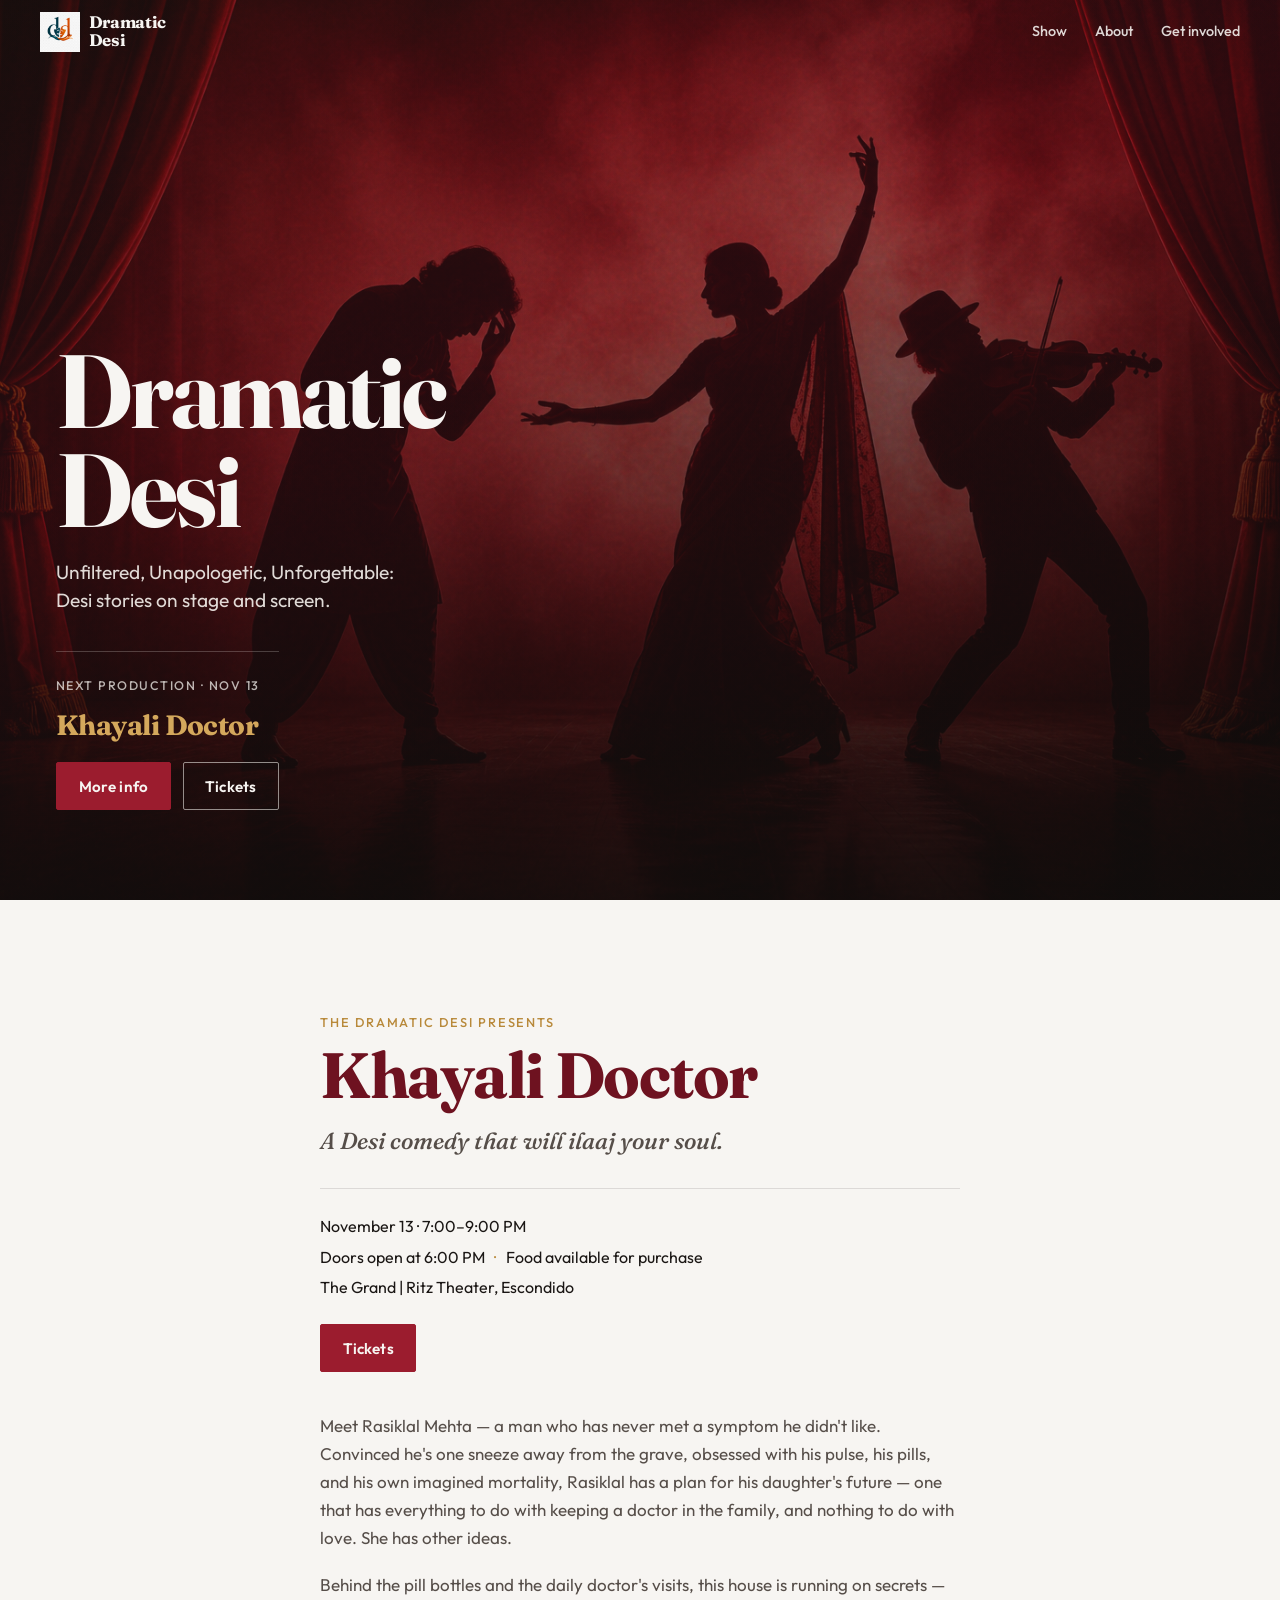
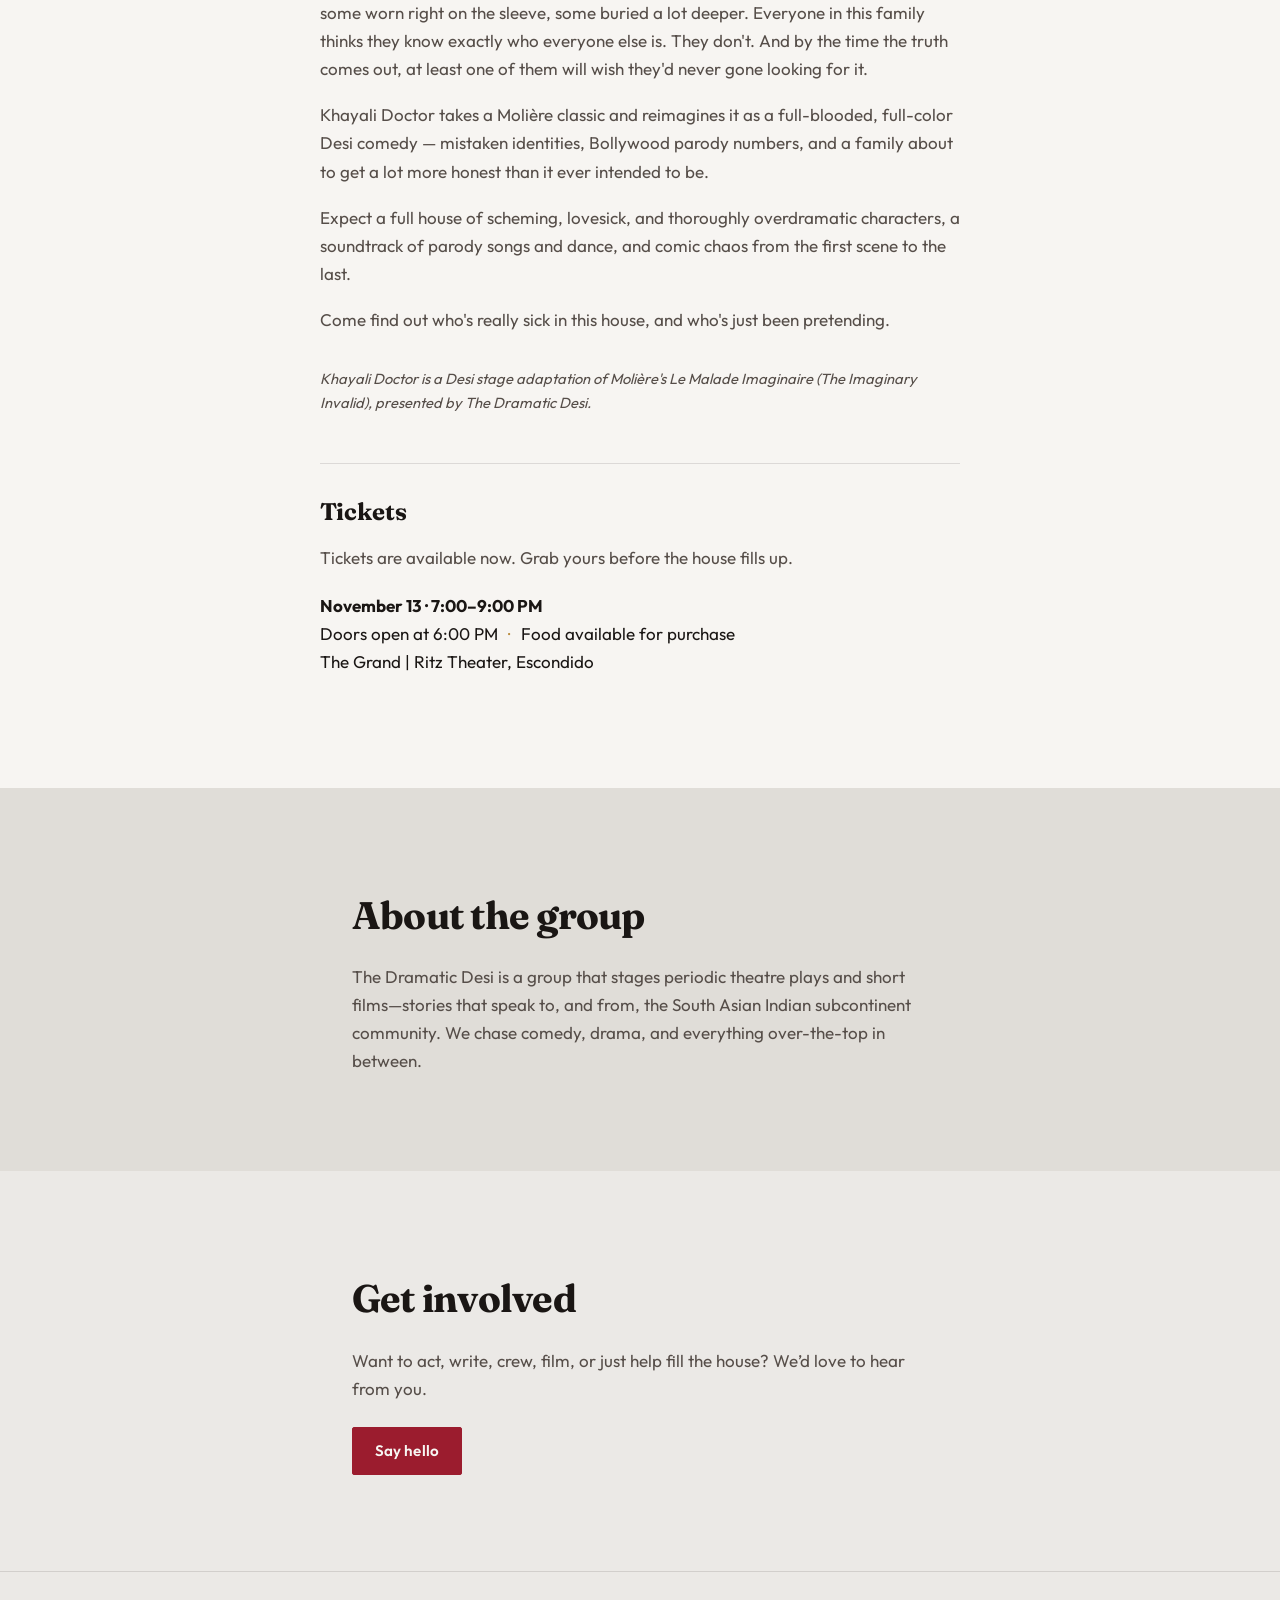
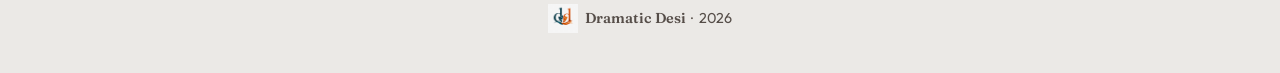
==== index.html @ bf1b37e2 "Force the tagline break after the colon and size the show divider to content. Keep Unforgettable on " ====
<!DOCTYPE html>
<html lang="en">
  <head>
    <meta charset="utf-8" />
    <meta name="viewport" content="width=device-width, initial-scale=1" />
    <title>Dramatic Desi — Theatre &amp; Short Film</title>
    <meta
      name="description"
      content="The Dramatic Desi presents Khayali Doctor — a Desi comedy adapted from a Molière classic. November 13 · 7:00–9:00 PM | The Grand | Ritz Theater, Escondido."
    />
    <meta property="og:type" content="website" />
    <meta property="og:title" content="Dramatic Desi presents Khayali Doctor" />
    <meta
      property="og:description"
      content="A Desi comedy adapted from a Molière classic. A hypochondriac father, a house full of secrets, parody songs, and no shortage of twists. Nov 13 · 7:00–9:00 PM — The Grand | Ritz Theater, Escondido."
    />
    <meta name="twitter:card" content="summary_large_image" />
    <link rel="preconnect" href="https://fonts.googleapis.com" />
    <link rel="preconnect" href="https://fonts.gstatic.com" crossorigin />
    <link
      href="https://fonts.googleapis.com/css2?family=Fraunces:opsz,wght@9..144,500;9..144,700&family=Outfit:wght@400;500;600&display=swap"
      rel="stylesheet"
    />
    <link rel="icon" href="assets/dd-logo.png" type="image/png" />
    <link rel="stylesheet" href="css/styles.css" />
  </head>
  <body>
    <a class="skip-link" href="#main">Skip to content</a>

    <header class="site-header" data-header>
      <a class="logo" href="#top">
        <img
          class="logo__mark"
          src="assets/dd-logo.png"
          alt=""
          width="40"
          height="40"
        />
        <span class="logo__text">
          <span>Dramatic</span>
          <span>Desi</span>
        </span>
      </a>
      <nav class="nav" aria-label="Primary">
        <a href="#show">Show</a>
        <a href="#about">About</a>
        <a href="#involved">Get involved</a>
      </nav>
    </header>

    <main id="main">
      <section class="hero" id="top" aria-label="Dramatic Desi">
        <div class="hero__media" aria-hidden="true">
          <div class="hero__wash"></div>
          <div class="hero__grain"></div>
        </div>
        <div class="hero__content">
          <div class="hero__brand-block">
            <h1 class="hero__brand" data-reveal data-reveal-delay="1">
              Dramatic Desi
            </h1>
            <p class="hero__lede" data-reveal data-reveal-delay="2">
              <span class="hero__lede-motto" data-bind="groupTaglineMotto"
                >Unfiltered, Unapologetic, Unforgettable:</span
              >
              <span class="hero__lede-support" data-bind="groupTaglineSupport"
                >Desi stories on stage and screen.</span
              >
            </p>
          </div>
          <div class="hero__show" data-reveal data-reveal-delay="3">
            <p class="hero__show-cue" data-bind="heroCue">Next production · Nov 13</p>
            <p class="hero__show-title" data-bind="title">Khayali Doctor</p>
            <div class="hero__actions">
              <a class="btn btn--primary" href="#show">More info</a>
              <a class="btn btn--ghost" data-ticket-btn href="#tickets">Tickets</a>
            </div>
          </div>
        </div>
      </section>

      <section class="show" id="show" aria-labelledby="show-title">
        <div class="show__inner">
          <p class="show__presenter" data-bind="presenter" data-reveal>
            The Dramatic Desi Presents
          </p>
          <h2 class="show__title" id="show-title" data-bind="title" data-reveal>
            Khayali Doctor
          </h2>
          <p class="show__tagline" data-bind="tagline" data-reveal>
            A Desi comedy that will ilaaj your soul.
          </p>

          <div class="show__meta" data-reveal>
            <p data-bind="datetime">November 13 · 7:00–9:00 PM</p>
            <p>
              <span data-bind="doors">Doors open at 6:00 PM</span>
              <span class="show__dot" aria-hidden="true">·</span>
              <span data-bind="extras">Food available for purchase</span>
            </p>
            <p data-bind="venue">The Grand | Ritz Theater, Escondido</p>
          </div>

          <div class="show__actions" data-reveal>
            <a
              class="btn btn--primary"
              data-ticket-btn
              href="#tickets"
              >Tickets</a
            >
          </div>

          <div class="show__body" data-bind-html="synopsis" data-reveal></div>

          <p class="show__credit" data-bind="credit" data-reveal></p>

          <aside class="tickets" id="tickets" data-reveal>
            <h3 class="tickets__title">Tickets</h3>
            <p class="tickets__note" data-ticket-note>
              Tickets will be announced soon. Check back here, or reach out and
              we’ll make sure you’re first to know.
            </p>
            <p class="tickets__when">
              <strong data-bind="datetime">November 13 · 7:00–9:00 PM</strong><br />
              <span data-bind="doors">Doors open at 6:00 PM</span>
              <span class="show__dot" aria-hidden="true">·</span>
              <span data-bind="extras">Food available for purchase</span><br />
              <span data-bind="venue">The Grand | Ritz Theater, Escondido</span>
            </p>
          </aside>
        </div>
      </section>

      <section class="about" id="about" aria-labelledby="about-title">
        <div class="about__inner" data-reveal>
          <h2 id="about-title">About the group</h2>
          <p data-bind="about">
            The Dramatic Desi is a group that stages periodic theatre plays and
            short films—stories that speak to, and from, the South Asian Indian
            subcontinent community.
          </p>
        </div>
      </section>

      <section class="involved" id="involved" aria-labelledby="involved-title">
        <div class="involved__inner" data-reveal>
          <h2 id="involved-title">Get involved</h2>
          <p>
            Want to act, write, crew, film, or just help fill the house? We’d
            love to hear from you.
          </p>
          <a class="btn btn--primary" data-bind-mailto href="mailto:dramaticdesi42@gmail.com"
            >Say hello</a
          >
        </div>
      </section>
    </main>

    <footer class="site-footer">
      <p class="site-footer__brand">
        <a href="#top">
          <img
            class="site-footer__logo"
            src="assets/dd-logo.png"
            alt=""
            width="28"
            height="28"
          />
          <span>Dramatic Desi</span>
        </a>
        <span aria-hidden="true"> · </span>
        <span data-bind="year">2026</span>
      </p>
    </footer>

    <script src="js/content.js"></script>
    <script src="js/main.js"></script>
  </body>
</html>
---- css/styles.css ----
:root {
  --bg: #ebe9e6;
  --bg-deep: #e0ddd8;
  --ink: #1a1614;
  --ink-muted: #564e49;
  --crimson: #9b1c2e;
  --crimson-deep: #6e1220;
  --brass: #b8893a;
  --brass-soft: #d4a85c;
  --pearl: #f7f5f2;
  --line: rgba(26, 22, 20, 0.12);
  --font-display: "Fraunces", Georgia, serif;
  --font-body: "Outfit", "Segoe UI", sans-serif;
  --ease: cubic-bezier(0.22, 1, 0.36, 1);
  --header-h: 4rem;
  /* Hero backdrop: red (default) or gold — see README */
  --hero-image: url("../assets/hero-stage-red.jpg");
  /* --hero-image: url("../assets/hero-stage-gold.jpg"); */
}

*,
*::before,
*::after {
  box-sizing: border-box;
}

html {
  scroll-behavior: smooth;
}

body {
  margin: 0;
  font-family: var(--font-body);
  font-size: 1.0625rem;
  line-height: 1.65;
  color: var(--ink);
  background: var(--bg);
  -webkit-font-smoothing: antialiased;
}

img {
  max-width: 100%;
  display: block;
}

a {
  color: var(--crimson-deep);
  text-decoration-thickness: 1px;
  text-underline-offset: 0.18em;
}

a:hover {
  color: var(--crimson);
}

.skip-link {
  position: absolute;
  left: 1rem;
  top: -3rem;
  z-index: 100;
  padding: 0.5rem 0.75rem;
  background: var(--ink);
  color: var(--pearl);
  text-decoration: none;
  border-radius: 2px;
}

.skip-link:focus {
  top: 1rem;
}

/* —— Header —— */
.site-header {
  position: fixed;
  inset: 0 0 auto;
  z-index: 40;
  display: flex;
  align-items: center;
  justify-content: space-between;
  height: var(--header-h);
  padding: 0 clamp(1.25rem, 4vw, 2.5rem);
  background: transparent;
  color: var(--pearl);
  transition: background 0.35s var(--ease), color 0.35s var(--ease),
    box-shadow 0.35s var(--ease);
}

.site-header.is-scrolled {
  background: rgba(235, 233, 230, 0.94);
  color: var(--ink);
  backdrop-filter: blur(10px);
  box-shadow: 0 1px 0 var(--line);
}

.logo {
  display: inline-flex;
  align-items: center;
  gap: 0.55rem;
  font-family: var(--font-display);
  font-weight: 700;
  font-size: 1.05rem;
  letter-spacing: -0.02em;
  color: inherit;
  text-decoration: none;
}

.logo__mark {
  width: 2.5rem;
  height: 2.5rem;
  object-fit: contain;
  flex-shrink: 0;
}

.logo__text {
  display: flex;
  flex-direction: column;
  line-height: 1.05;
}

.nav {
  display: flex;
  gap: clamp(1rem, 3vw, 1.75rem);
}

.nav a {
  color: inherit;
  text-decoration: none;
  font-size: 0.9rem;
  font-weight: 500;
  opacity: 0.88;
}

.nav a:hover {
  opacity: 1;
  color: inherit;
}

@media (max-width: 560px) {
  .site-header {
    height: auto;
    min-height: var(--header-h);
    flex-wrap: wrap;
    align-items: center;
    padding: 0.65rem 0.9rem 0.55rem;
    row-gap: 0.35rem;
  }

  .logo {
    font-size: 1rem;
  }

  .logo__mark {
    width: 2.15rem;
    height: 2.15rem;
  }

  .nav {
    width: 100%;
    justify-content: flex-end;
    gap: 0.85rem;
  }

  .nav a {
    font-size: 0.8rem;
  }
}

/* —— Buttons —— */
.btn {
  display: inline-flex;
  align-items: center;
  justify-content: center;
  min-height: 2.85rem;
  padding: 0.65rem 1.35rem;
  font-family: var(--font-body);
  font-size: 0.95rem;
  font-weight: 600;
  letter-spacing: 0.01em;
  text-decoration: none;
  border: 1.5px solid transparent;
  border-radius: 2px;
  cursor: pointer;
  transition: transform 0.25s var(--ease), background 0.25s var(--ease),
    color 0.25s var(--ease), border-color 0.25s var(--ease);
}

.btn:hover {
  transform: translateY(-1px);
}

.btn--primary {
  background: var(--crimson);
  color: var(--pearl);
  border-color: var(--crimson);
}

.btn--primary:hover {
  background: var(--crimson-deep);
  border-color: var(--crimson-deep);
  color: var(--pearl);
}

.btn--ghost {
  background: transparent;
  color: var(--pearl);
  border-color: rgba(250, 247, 242, 0.55);
}

.btn--ghost:hover {
  background: rgba(250, 247, 242, 0.1);
  color: var(--pearl);
  border-color: var(--pearl);
}

/* —— Hero —— */
.hero {
  position: relative;
  min-height: 100vh;
  min-height: 100svh;
  display: grid;
  align-items: end;
  overflow: hidden;
  color: var(--pearl);
}

.hero__media {
  position: absolute;
  inset: 0;
  background-color: #1a1210;
  background-image:
    linear-gradient(
      160deg,
      rgba(42, 24, 22, 0.55) 0%,
      rgba(110, 18, 32, 0.45) 40%,
      rgba(15, 12, 11, 0.7) 100%
    ),
    var(--hero-image);
  background-size: cover;
  background-position: center 55%;
  background-repeat: no-repeat;
  transform: scale(1.04);
  animation: hero-breathe 14s var(--ease) infinite alternate;
}

@media (max-width: 720px) {
  /* Portrait phones crop cover; fit full stage so all three silhouettes stay visible */
  .hero__media {
    background-size: contain;
    background-position: center 32%;
    transform: none;
    animation: none;
  }
}

.hero__wash {
  position: absolute;
  inset: 0;
  background: linear-gradient(
    to top,
    rgba(15, 12, 11, 0.92) 0%,
    rgba(15, 12, 11, 0.45) 42%,
    rgba(15, 12, 11, 0.2) 100%
  );
}

.hero__grain {
  position: absolute;
  inset: 0;
  opacity: 0.18;
  background-image: url("data:image/svg+xml,%3Csvg viewBox='0 0 200 200' xmlns='http://www.w3.org/2000/svg'%3E%3Cfilter id='n'%3E%3CfeTurbulence type='fractalNoise' baseFrequency='0.85' numOctaves='4' stitchTiles='stitch'/%3E%3C/filter%3E%3Crect width='100%25' height='100%25' filter='url(%23n)'/%3E%3C/svg%3E");
  pointer-events: none;
  mix-blend-mode: overlay;
}

@keyframes hero-breathe {
  from {
    transform: scale(1.02) translate3d(0, 0, 0);
  }
  to {
    transform: scale(1.06) translate3d(-1.5%, -1%, 0);
  }
}

.hero__content {
  position: relative;
  z-index: 1;
  width: min(42rem, 100%);
  padding: calc(var(--header-h) + 2rem) clamp(1.25rem, 5vw, 3.5rem)
    clamp(3.5rem, 10vh, 6rem);
}

.hero__brand-block {
  max-width: 36rem;
}

.hero__brand {
  margin: 0;
  font-family: var(--font-display);
  font-weight: 700;
  font-size: clamp(3.25rem, 12vw, 6.5rem);
  line-height: 0.95;
  letter-spacing: -0.03em;
}

.hero__lede {
  margin: 1.25rem 0 0;
  font-size: clamp(1.05rem, 2.2vw, 1.2rem);
  line-height: 1.45;
  color: rgba(250, 247, 242, 0.88);
}

.hero__lede-motto,
.hero__lede-support {
  display: block;
}

.hero__show {
  width: fit-content;
  max-width: 100%;
  margin-top: 2.25rem;
  padding-top: 1.5rem;
  border-top: 1px solid rgba(250, 247, 242, 0.22);
}

.hero__show-cue {
  margin: 0 0 0.35rem;
  font-size: 0.78rem;
  font-weight: 500;
  letter-spacing: 0.12em;
  text-transform: uppercase;
  color: rgba(250, 247, 242, 0.72);
}

.hero__show-title {
  margin: 0 0 0.85rem;
  font-family: var(--font-display);
  font-size: clamp(1.35rem, 3vw, 1.75rem);
  font-weight: 700;
  letter-spacing: -0.02em;
  color: var(--brass-soft);
}

.hero__actions {
  display: flex;
  flex-wrap: wrap;
  gap: 0.75rem;
}

/* —— Show —— */
.show {
  background: var(--pearl);
  padding: clamp(4rem, 10vw, 7rem) clamp(1.25rem, 5vw, 3.5rem);
}

.show__inner {
  max-width: 40rem;
  margin: 0 auto;
}

.show__presenter {
  margin: 0;
  font-size: 0.8rem;
  font-weight: 500;
  letter-spacing: 0.14em;
  text-transform: uppercase;
  color: var(--brass);
}

.show__title {
  margin: 0.5rem 0 0;
  font-family: var(--font-display);
  font-size: clamp(2.5rem, 7vw, 4rem);
  font-weight: 700;
  line-height: 1.05;
  letter-spacing: -0.02em;
  color: var(--crimson-deep);
}

.show__tagline {
  margin: 0.85rem 0 0;
  font-family: var(--font-display);
  font-size: clamp(1.2rem, 2.5vw, 1.45rem);
  font-weight: 500;
  font-style: italic;
  color: var(--ink-muted);
}

.show__meta {
  margin-top: 1.75rem;
  padding-top: 1.25rem;
  border-top: 1px solid var(--line);
  font-size: 1rem;
  color: var(--ink);
}

.show__meta p {
  margin: 0.25rem 0;
}

.show__dot {
  margin: 0 0.4rem;
  color: var(--brass);
}

.show__actions {
  margin-top: 1.5rem;
}

.show__body {
  margin-top: 2.5rem;
}

.show__body p {
  margin: 0 0 1.15rem;
  color: var(--ink-muted);
}

.show__body p:last-child {
  margin-bottom: 0;
}

.show__credit {
  margin: 2rem 0 0;
  font-size: 0.92rem;
  color: var(--ink-muted);
  font-style: italic;
}

.tickets {
  margin-top: 3rem;
  padding: 1.75rem 0 0;
  border-top: 1px solid var(--line);
}

.tickets__title {
  margin: 0;
  font-family: var(--font-display);
  font-size: 1.5rem;
  font-weight: 700;
}

.tickets__note {
  margin: 0.75rem 0 0;
  color: var(--ink-muted);
}

.tickets__when {
  margin: 1.25rem 0 0;
  color: var(--ink);
}

/* —— About —— */
.about {
  background: var(--bg-deep);
  padding: clamp(4rem, 9vw, 6rem) clamp(1.25rem, 5vw, 3.5rem);
}

.about__inner {
  max-width: 36rem;
  margin: 0 auto;
}

.about h2,
.involved h2 {
  margin: 0;
  font-family: var(--font-display);
  font-size: clamp(1.85rem, 4vw, 2.4rem);
  font-weight: 700;
  letter-spacing: -0.02em;
}

.about p,
.involved p {
  margin: 1rem 0 0;
  color: var(--ink-muted);
}

/* —— Involved —— */
.involved {
  background: var(--bg);
  padding: clamp(4rem, 9vw, 6rem) clamp(1.25rem, 5vw, 3.5rem);
}

.involved__inner {
  max-width: 36rem;
  margin: 0 auto;
}

.involved .btn {
  margin-top: 1.5rem;
}

/* —— Footer —— */
.site-footer {
  padding: 2rem clamp(1.25rem, 5vw, 3.5rem) 2.5rem;
  border-top: 1px solid var(--line);
  text-align: center;
  font-size: 0.9rem;
  color: var(--ink-muted);
}

.site-footer__brand {
  display: flex;
  flex-wrap: wrap;
  align-items: center;
  justify-content: center;
  gap: 0.35rem;
  margin: 0;
}

.site-footer a {
  display: inline-flex;
  align-items: center;
  gap: 0.45rem;
  color: inherit;
  text-decoration: none;
  font-family: var(--font-display);
  font-weight: 600;
}

.site-footer__logo {
  width: 1.85rem;
  height: 1.85rem;
  object-fit: contain;
}

.site-footer a:hover {
  color: var(--crimson);
}

/* —— Reveal motion —— */
[data-reveal] {
  opacity: 0;
  transform: translateY(1.1rem);
  transition: opacity 0.7s var(--ease), transform 0.7s var(--ease);
}

[data-reveal].is-visible {
  opacity: 1;
  transform: none;
}

[data-reveal-delay="1"] {
  transition-delay: 0.1s;
}

[data-reveal-delay="2"] {
  transition-delay: 0.2s;
}

[data-reveal-delay="3"] {
  transition-delay: 0.32s;
}

@media (prefers-reduced-motion: reduce) {
  html {
    scroll-behavior: auto;
  }

  .hero__media {
    animation: none;
  }

  [data-reveal] {
    opacity: 1;
    transform: none;
    transition: none;
  }

  .btn:hover {
    transform: none;
  }
}
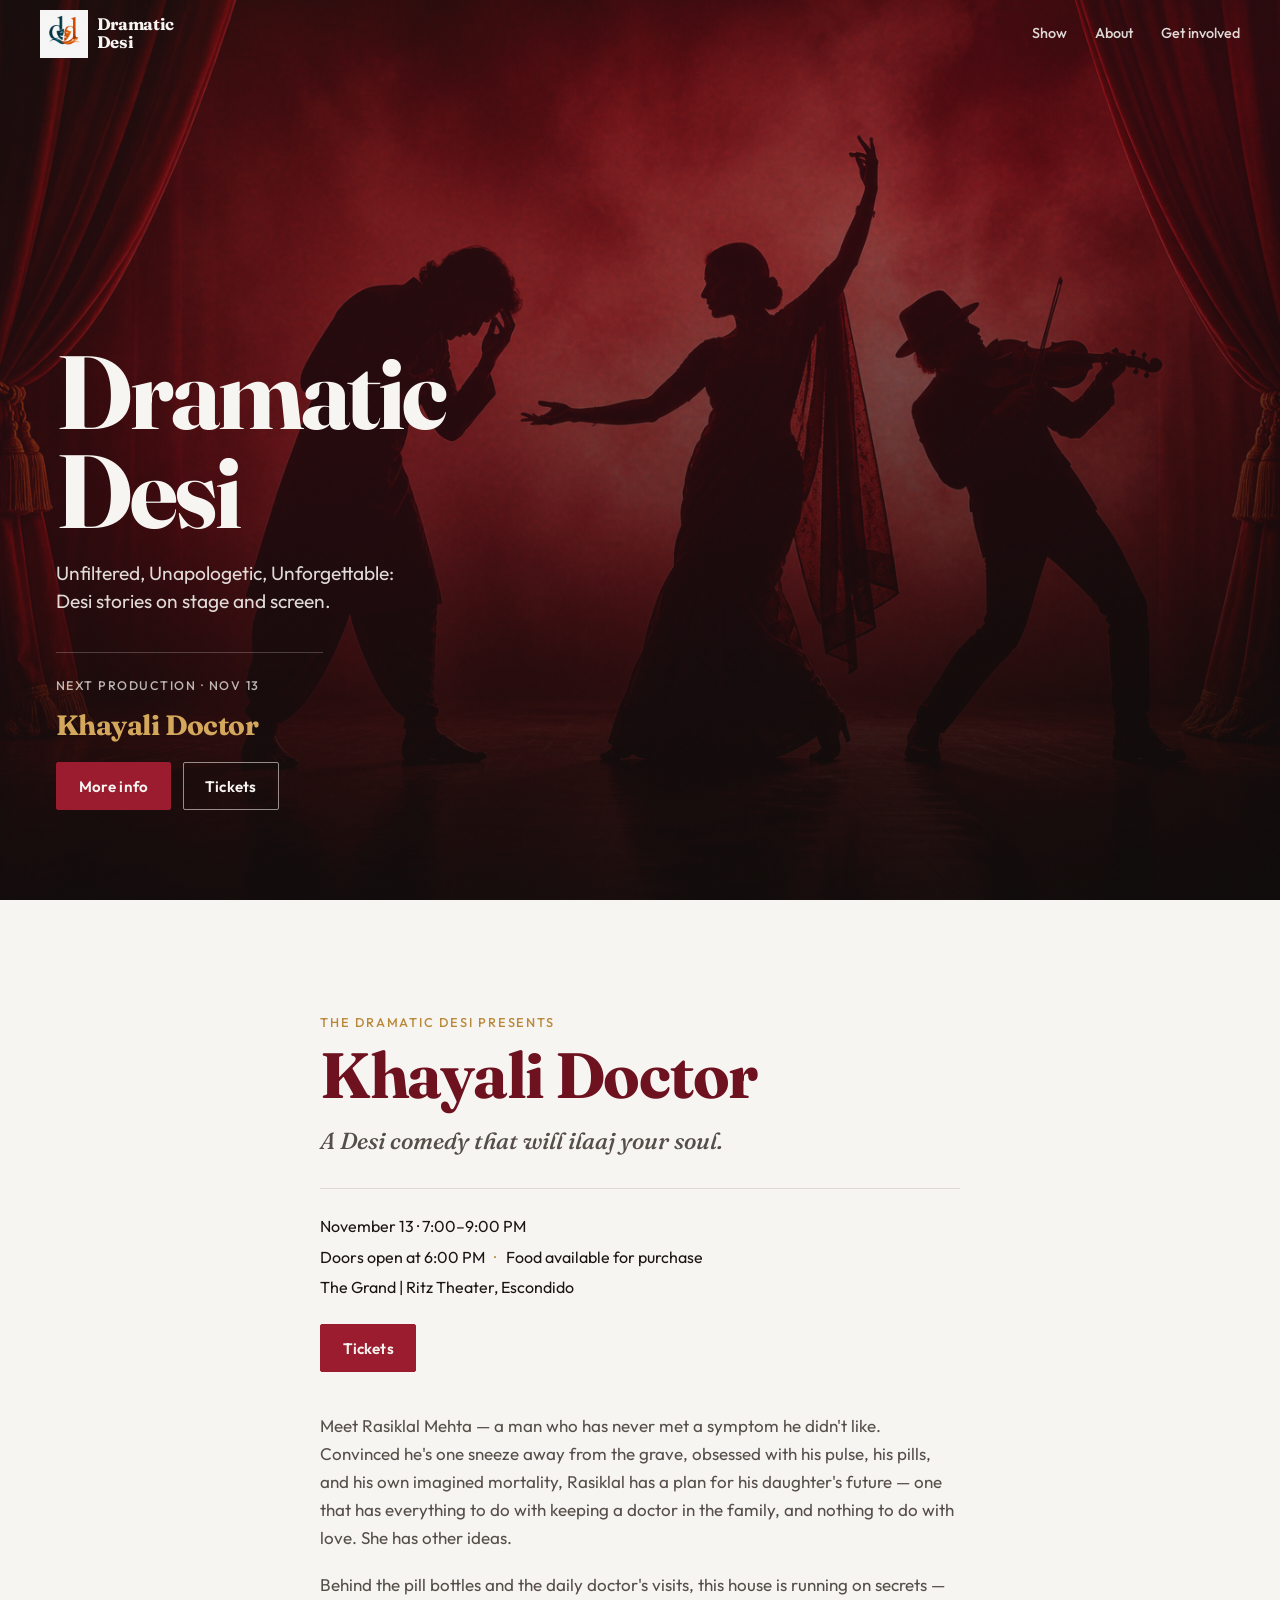
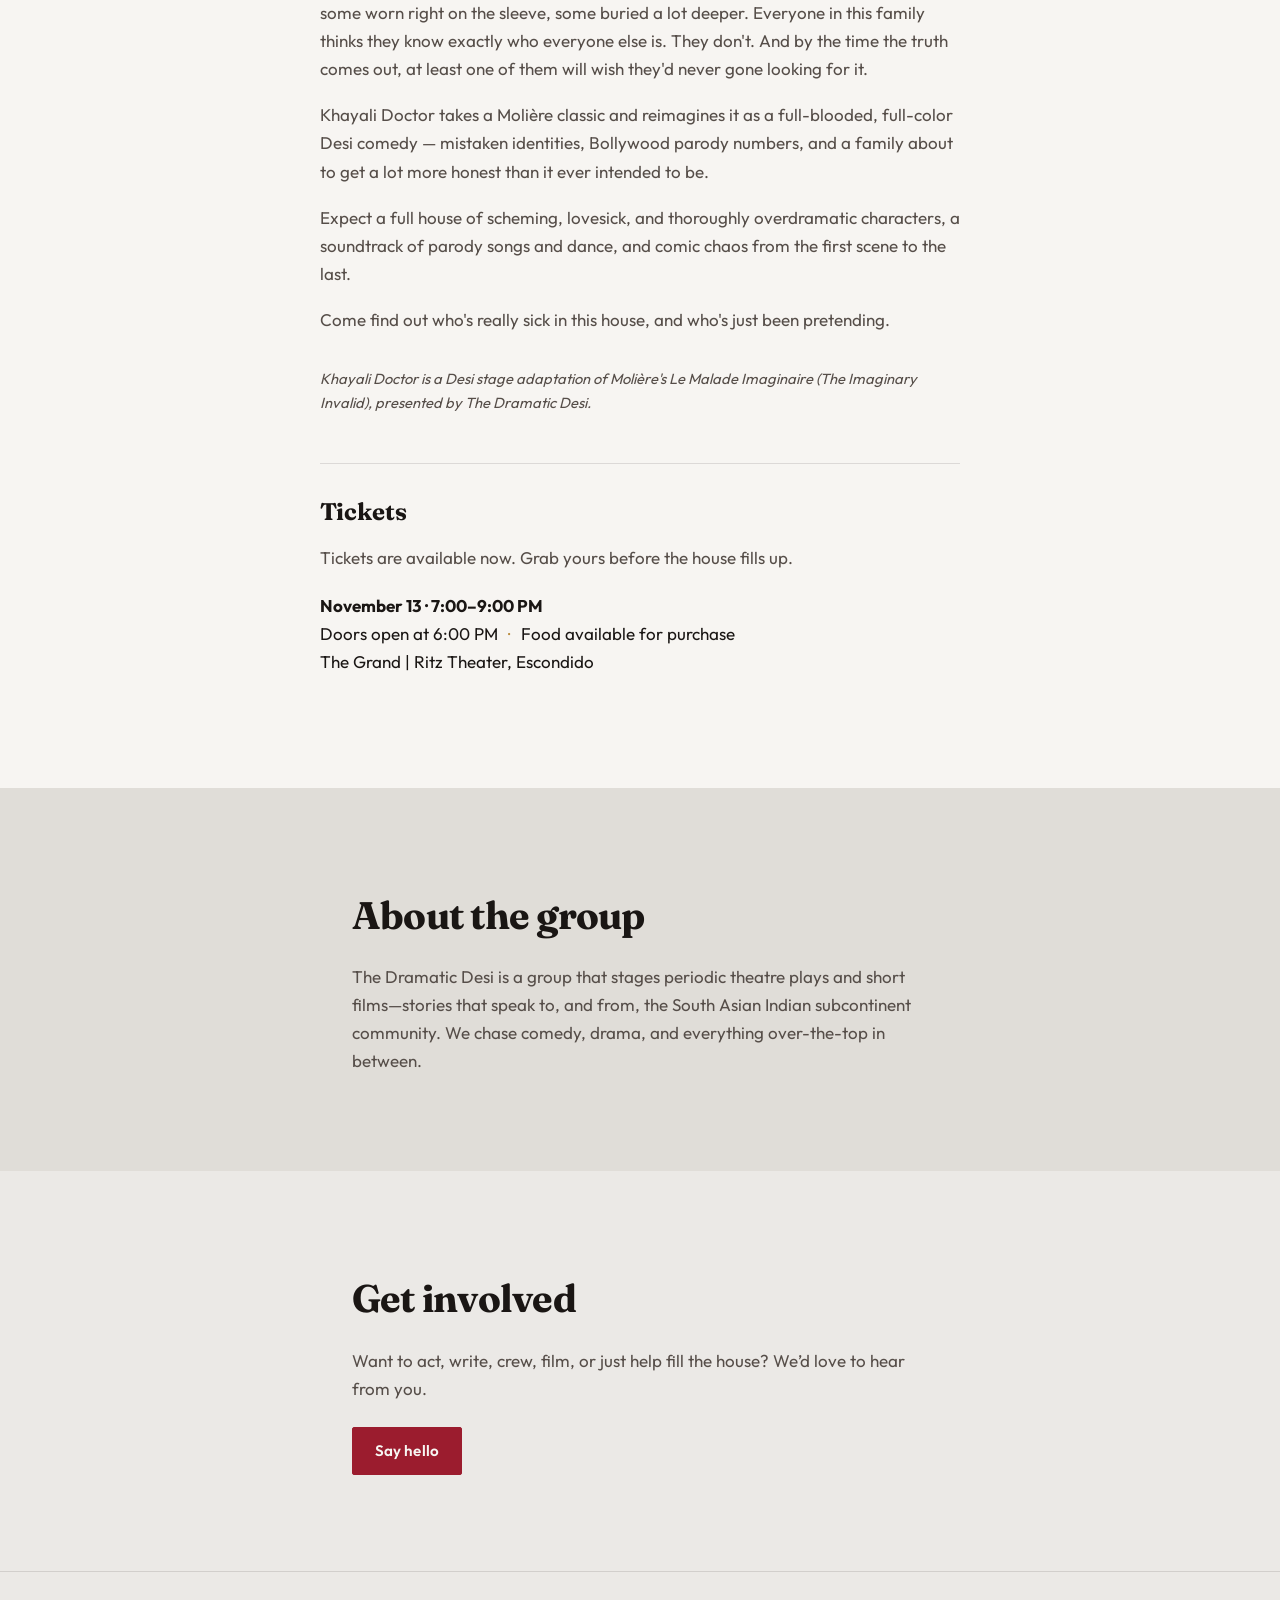
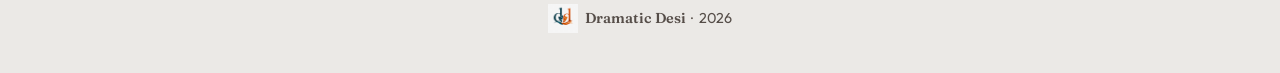
==== commit d2f938a9: "Enlarge the header logo and widen the show divider by 20%. Co-authored-by: Cursor <cursoragent@curso" ====
--- a/index.html
+++ b/index.html
@@ -33,8 +33,8 @@
           class="logo__mark"
           src="assets/dd-logo.png"
           alt=""
-          width="40"
-          height="40"
+          width="48"
+          height="48"
         />
         <span class="logo__text">
           <span>Dramatic</span>
--- a/css/styles.css
+++ b/css/styles.css
@@ -12,7 +12,7 @@
   --font-display: "Fraunces", Georgia, serif;
   --font-body: "Outfit", "Segoe UI", sans-serif;
   --ease: cubic-bezier(0.22, 1, 0.36, 1);
-  --header-h: 4rem;
+  --header-h: 4.25rem;
   /* Hero backdrop: red (default) or gold — see README */
   --hero-image: url("../assets/hero-stage-red.jpg");
   /* --hero-image: url("../assets/hero-stage-gold.jpg"); */
@@ -105,8 +105,8 @@
 }
 
 .logo__mark {
-  width: 2.5rem;
-  height: 2.5rem;
+  width: 3rem;
+  height: 3rem;
   object-fit: contain;
   flex-shrink: 0;
 }
@@ -150,8 +150,8 @@
   }
 
   .logo__mark {
-    width: 2.15rem;
-    height: 2.15rem;
+    width: 2.65rem;
+    height: 2.65rem;
   }
 
   .nav {
@@ -315,11 +315,22 @@
 }
 
 .hero__show {
+  position: relative;
   width: fit-content;
   max-width: 100%;
   margin-top: 2.25rem;
   padding-top: 1.5rem;
-  border-top: 1px solid rgba(250, 247, 242, 0.22);
+}
+
+.hero__show::before {
+  content: "";
+  position: absolute;
+  top: 0;
+  left: 0;
+  width: 120%;
+  max-width: calc(100vw - 2.5rem);
+  height: 1px;
+  background: rgba(250, 247, 242, 0.22);
 }
 
 .hero__show-cue {
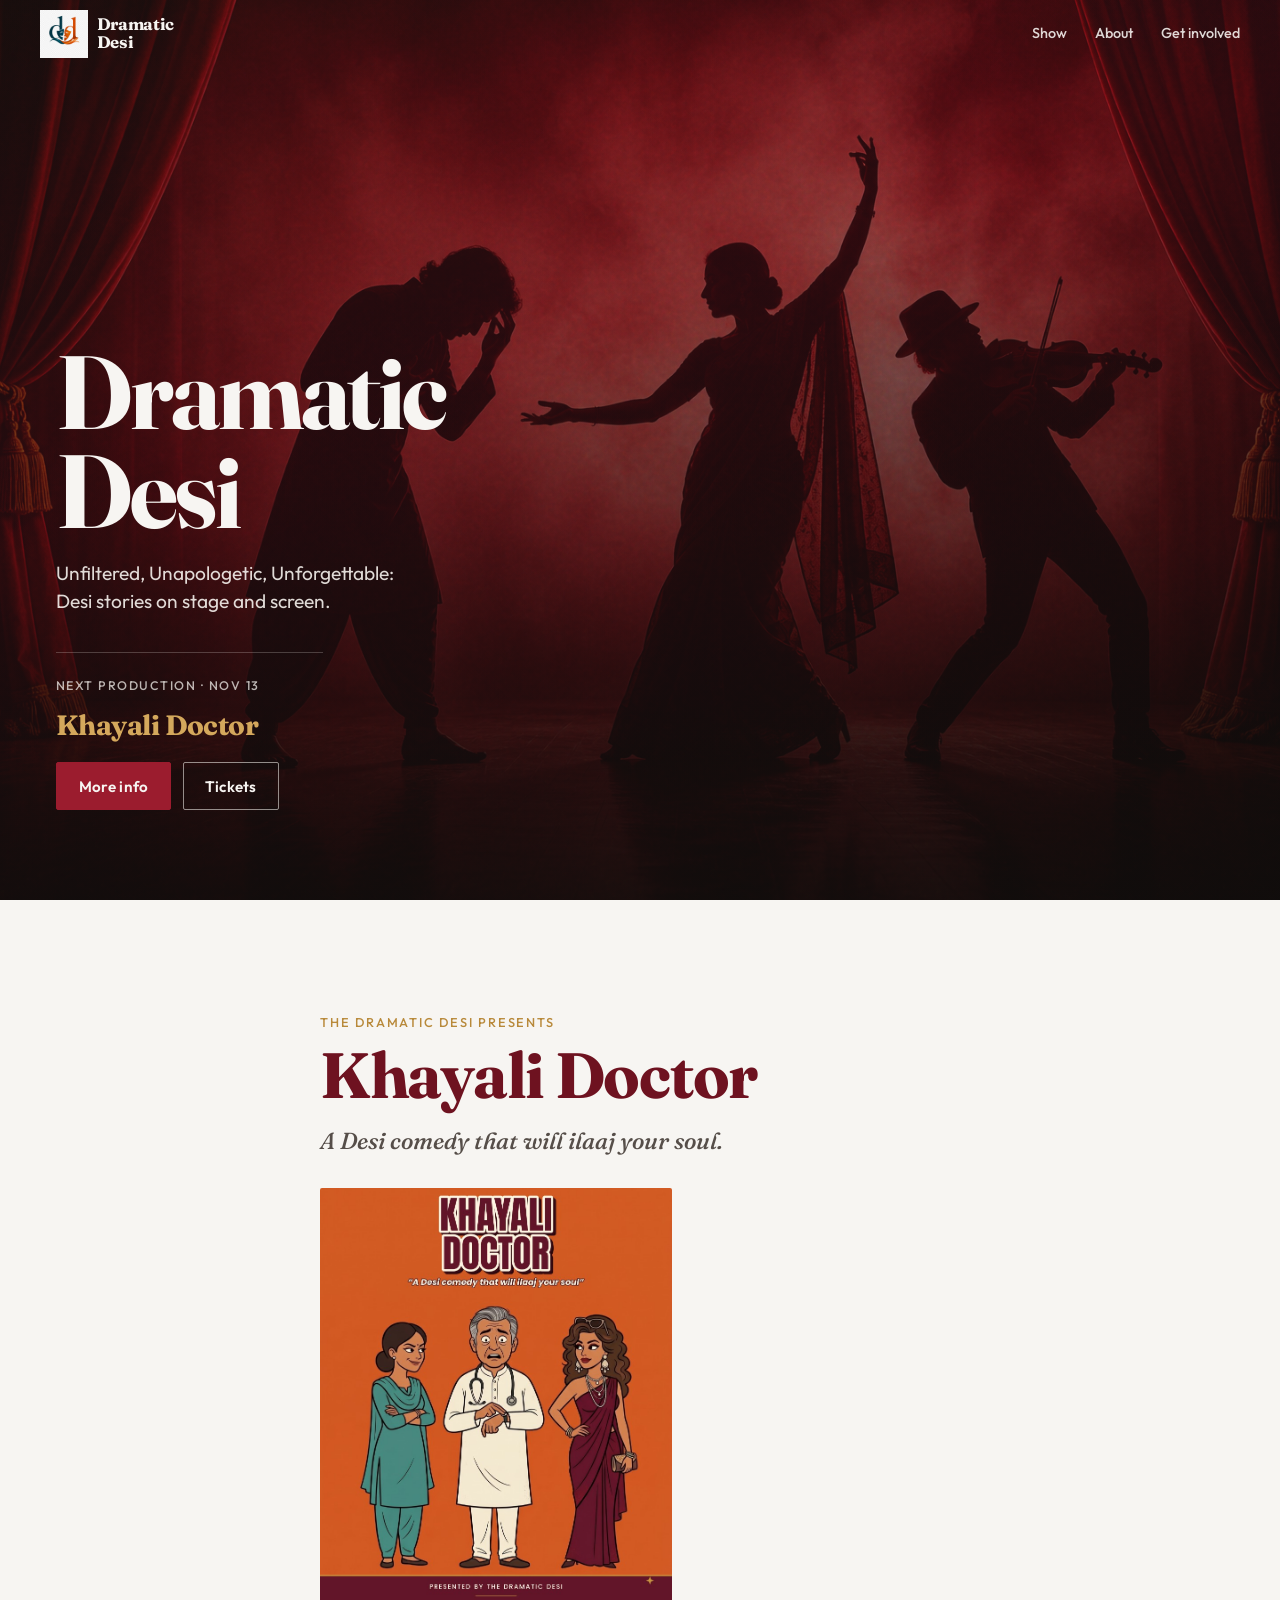
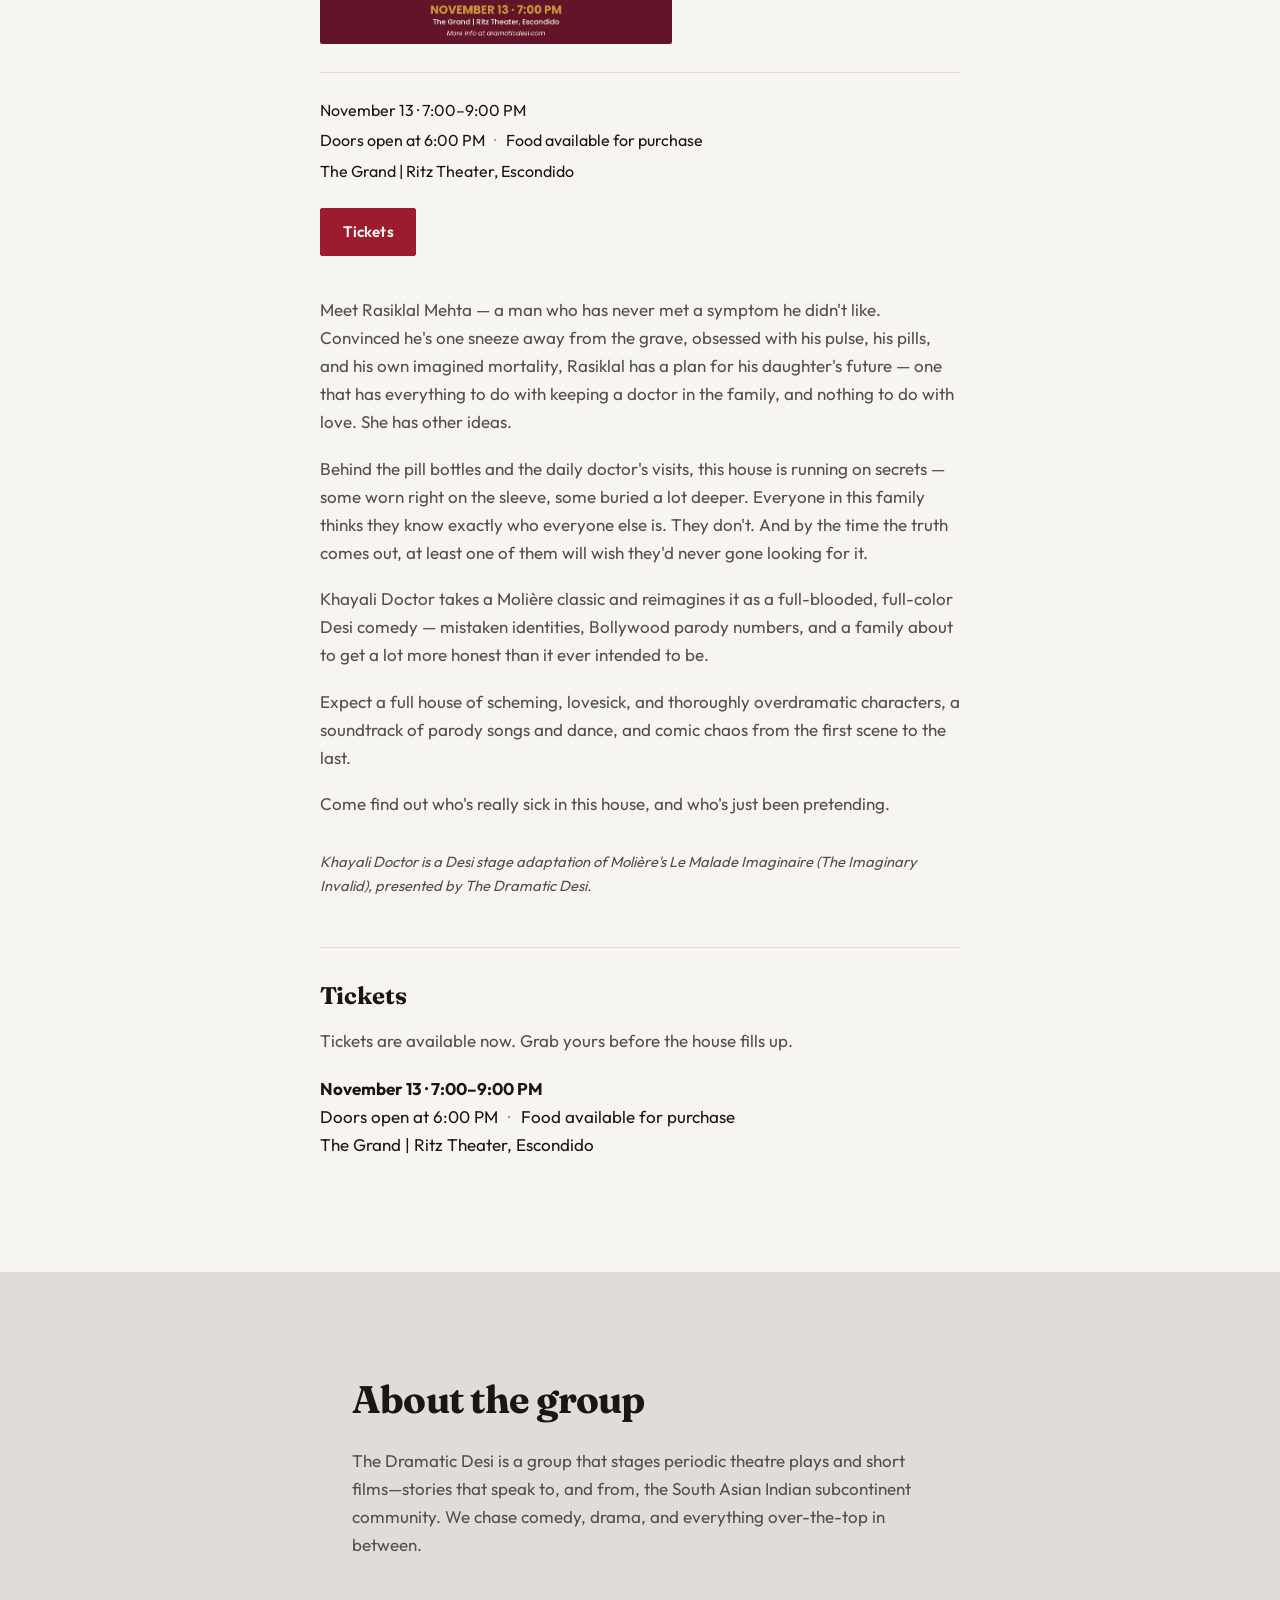
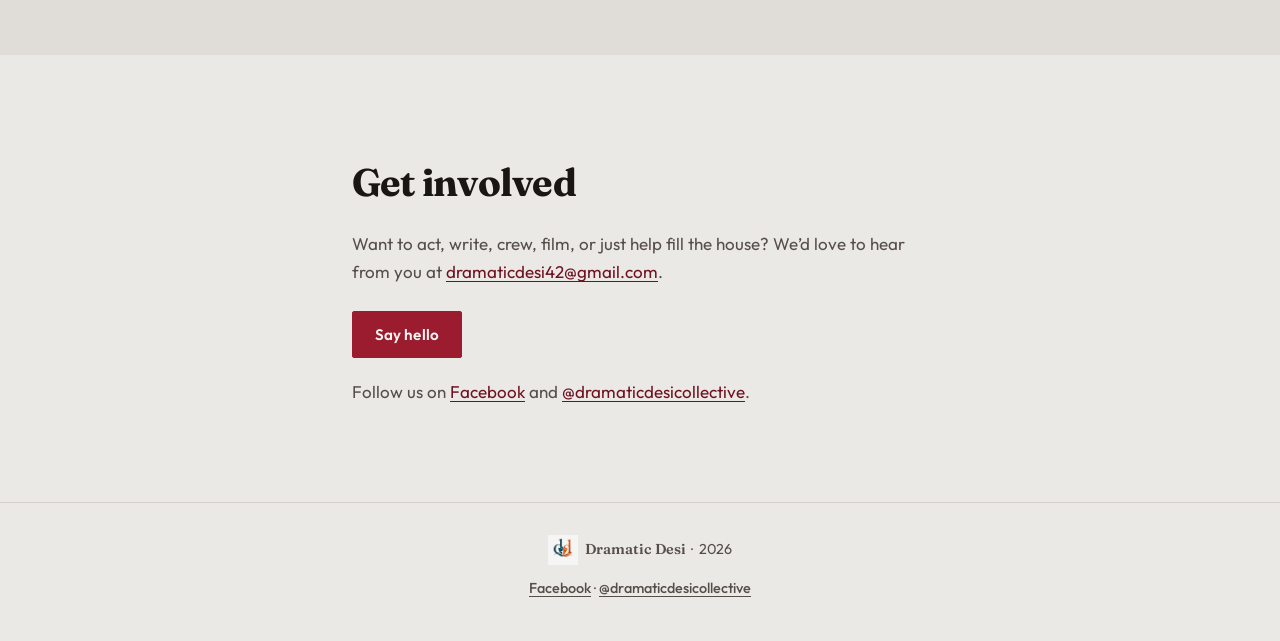
==== commit 90804c13: "Add the Khayali Doctor flyer and social links for review. Place the 3:4 poster in the show section, " ====
--- a/index.html
+++ b/index.html
@@ -15,6 +15,10 @@
       content="A Desi comedy adapted from a Molière classic. A hypochondriac father, a house full of secrets, parody songs, and no shortage of twists. Nov 13 · 7:00–9:00 PM — The Grand | Ritz Theater, Escondido."
     />
     <meta name="twitter:card" content="summary_large_image" />
+    <meta
+      property="og:image"
+      content="https://dramaticdesi.com/assets/khayali-doctor-flyer.png"
+    />
     <link rel="preconnect" href="https://fonts.googleapis.com" />
     <link rel="preconnect" href="https://fonts.gstatic.com" crossorigin />
     <link
@@ -91,6 +95,16 @@
             A Desi comedy that will ilaaj your soul.
           </p>
 
+          <figure class="show__poster" data-reveal>
+            <img
+              src="assets/khayali-doctor-flyer.png"
+              alt="Khayali Doctor poster — The Dramatic Desi, November 13 at The Grand | Ritz Theater, Escondido"
+              width="793"
+              height="1032"
+              loading="lazy"
+            />
+          </figure>
+
           <div class="show__meta" data-reveal>
             <p data-bind="datetime">November 13 · 7:00–9:00 PM</p>
             <p>
@@ -147,11 +161,32 @@
           <h2 id="involved-title">Get involved</h2>
           <p>
             Want to act, write, crew, film, or just help fill the house? We’d
-            love to hear from you.
+            love to hear from you at
+            <a data-bind-mailto data-bind-email href="mailto:dramaticdesi42@gmail.com"
+              >dramaticdesi42@gmail.com</a
+            >.
           </p>
           <a class="btn btn--primary" data-bind-mailto href="mailto:dramaticdesi42@gmail.com"
             >Say hello</a
           >
+          <p class="involved__social">
+            Follow us on
+            <a
+              href="https://www.facebook.com/dramaticdesi"
+              data-bind-facebook
+              target="_blank"
+              rel="noopener noreferrer"
+              >Facebook</a
+            >
+            and
+            <a
+              href="https://www.instagram.com/dramaticdesicollective/"
+              data-bind-instagram
+              target="_blank"
+              rel="noopener noreferrer"
+              ><span data-bind="instagramHandle">@dramaticdesicollective</span></a
+            >.
+          </p>
         </div>
       </section>
     </main>
@@ -171,6 +206,23 @@
         <span aria-hidden="true"> · </span>
         <span data-bind="year">2026</span>
       </p>
+      <p class="site-footer__social">
+        <a
+          href="https://www.facebook.com/dramaticdesi"
+          data-bind-facebook
+          target="_blank"
+          rel="noopener noreferrer"
+          >Facebook</a
+        >
+        <span aria-hidden="true"> · </span>
+        <a
+          href="https://www.instagram.com/dramaticdesicollective/"
+          data-bind-instagram
+          target="_blank"
+          rel="noopener noreferrer"
+          ><span data-bind="instagramHandle">@dramaticdesicollective</span></a
+        >
+      </p>
     </footer>
 
     <script src="js/content.js"></script>
--- a/css/styles.css
+++ b/css/styles.css
@@ -396,6 +396,18 @@
   color: var(--ink-muted);
 }
 
+.show__poster {
+  margin: 1.75rem 0 0;
+  max-width: 22rem;
+}
+
+.show__poster img {
+  width: 100%;
+  height: auto;
+  display: block;
+  border-radius: 2px;
+}
+
 .show__meta {
   margin-top: 1.75rem;
   padding-top: 1.25rem;
@@ -414,6 +426,9 @@
 }
 
 .show__actions {
+  display: flex;
+  flex-wrap: wrap;
+  gap: 0.75rem;
   margin-top: 1.5rem;
 }
 
@@ -499,6 +514,10 @@
 
 .involved .btn {
   margin-top: 1.5rem;
+}
+
+.involved__social {
+  margin-top: 1.25rem !important;
 }
 
 /* —— Footer —— */
@@ -519,7 +538,7 @@
   margin: 0;
 }
 
-.site-footer a {
+.site-footer__brand > a {
   display: inline-flex;
   align-items: center;
   gap: 0.45rem;
@@ -535,7 +554,23 @@
   object-fit: contain;
 }
 
-.site-footer a:hover {
+.site-footer__brand > a:hover {
+  color: var(--crimson);
+}
+
+.site-footer__social {
+  margin: 0.75rem 0 0;
+}
+
+.site-footer__social a {
+  color: inherit;
+  font-family: var(--font-body);
+  font-weight: 500;
+  text-decoration: underline;
+  text-underline-offset: 0.18em;
+}
+
+.site-footer__social a:hover {
   color: var(--crimson);
 }
 
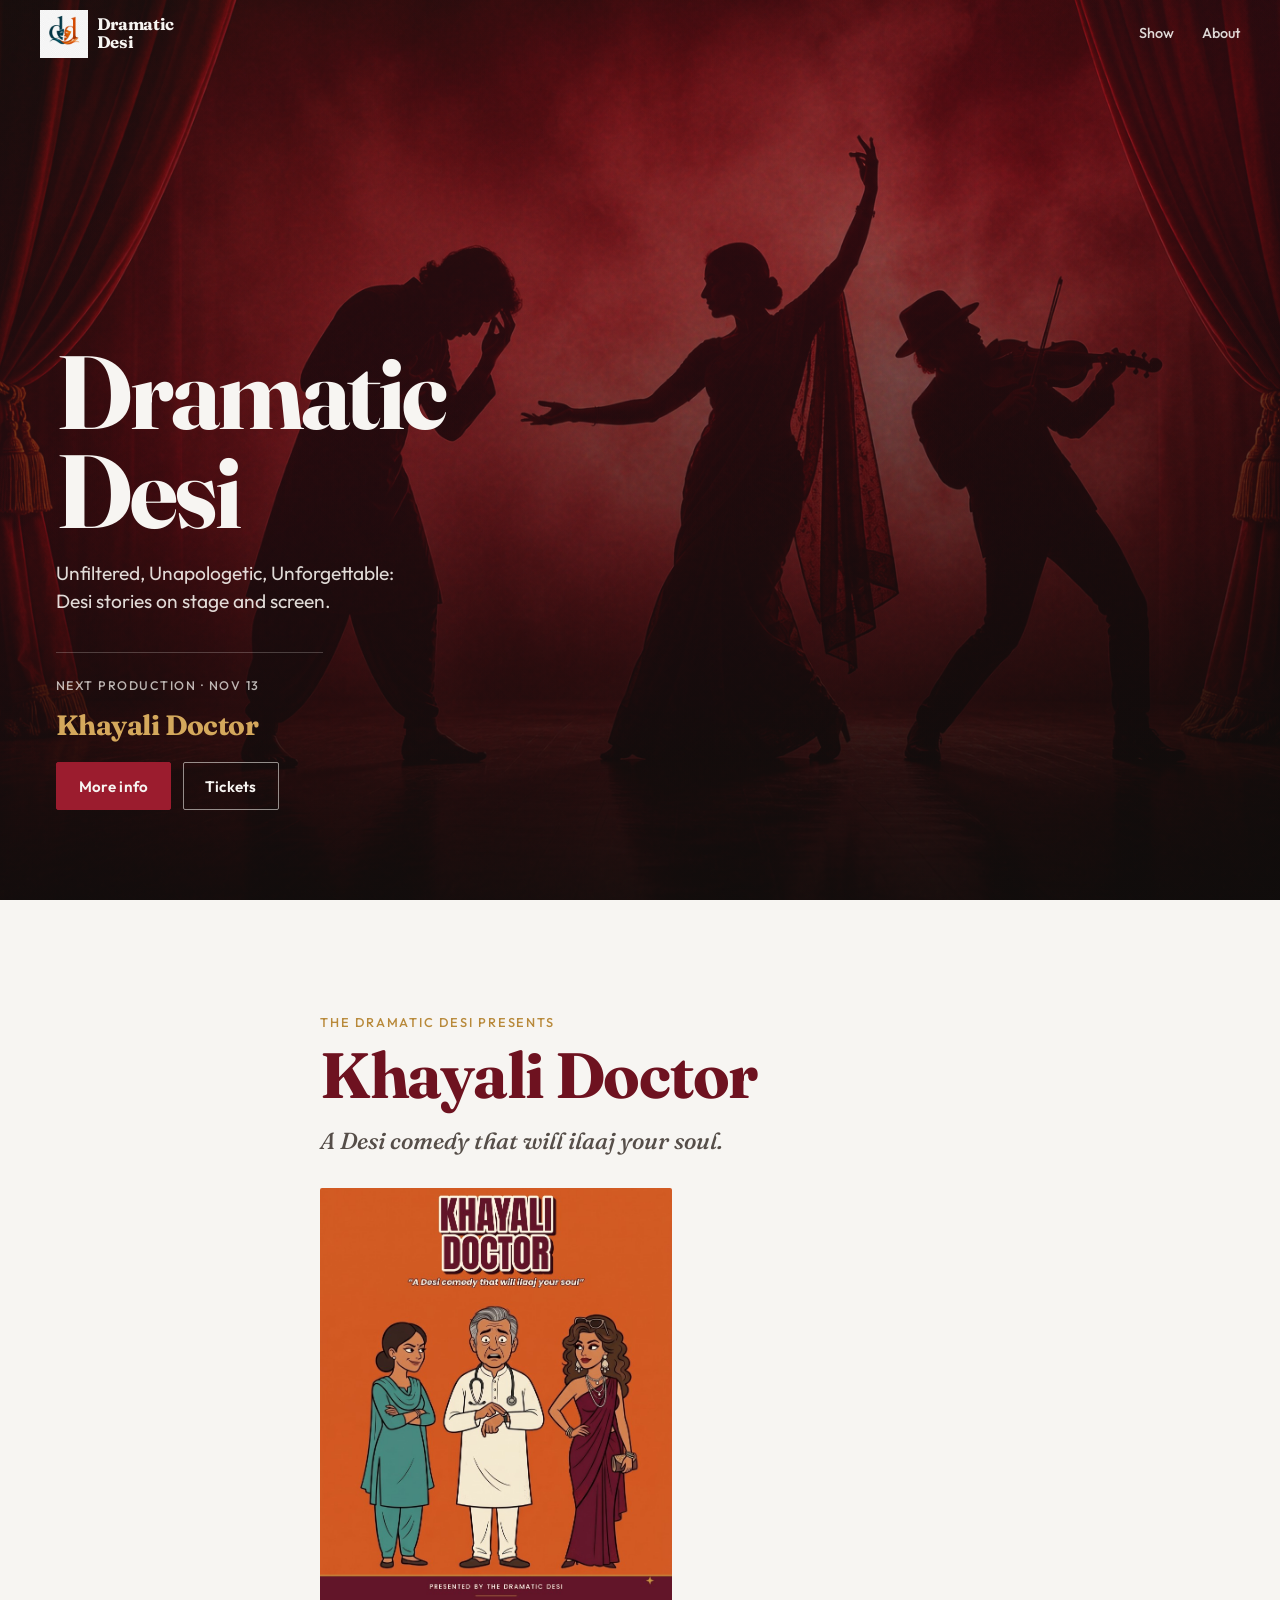
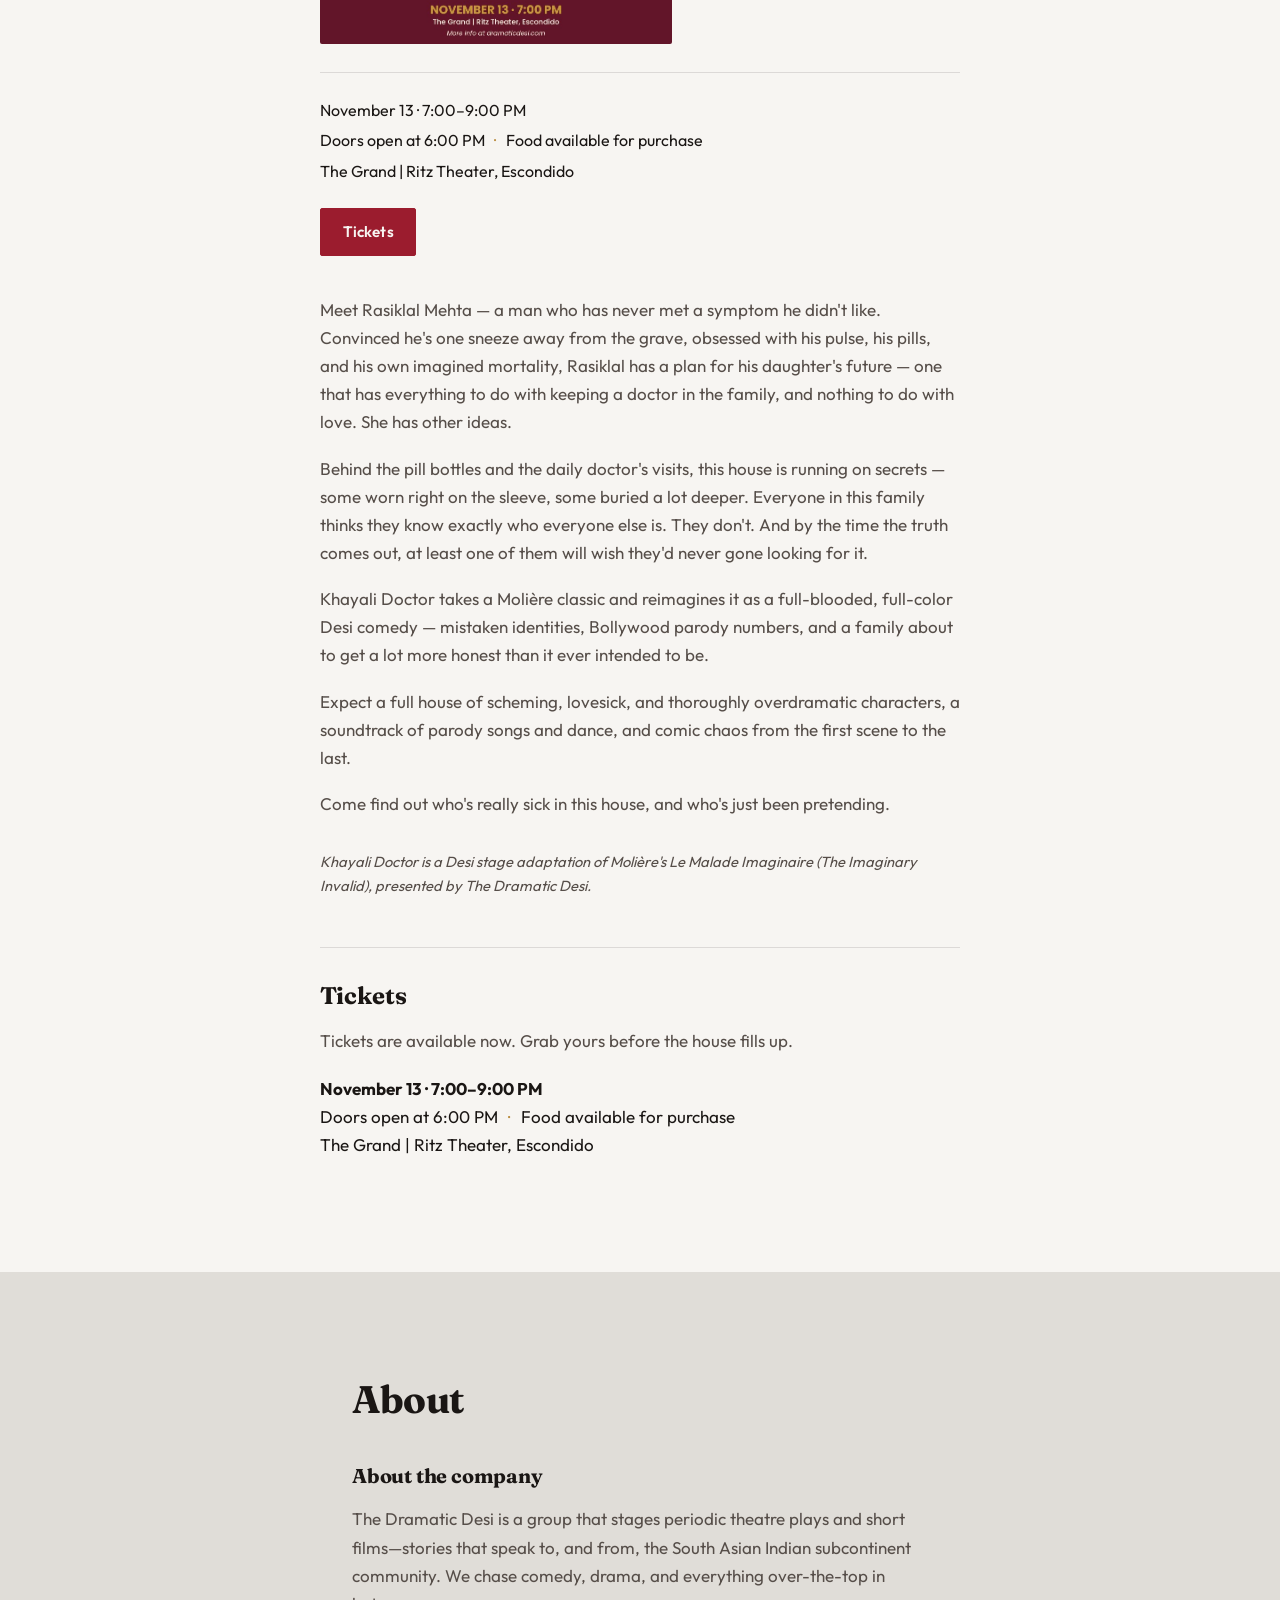
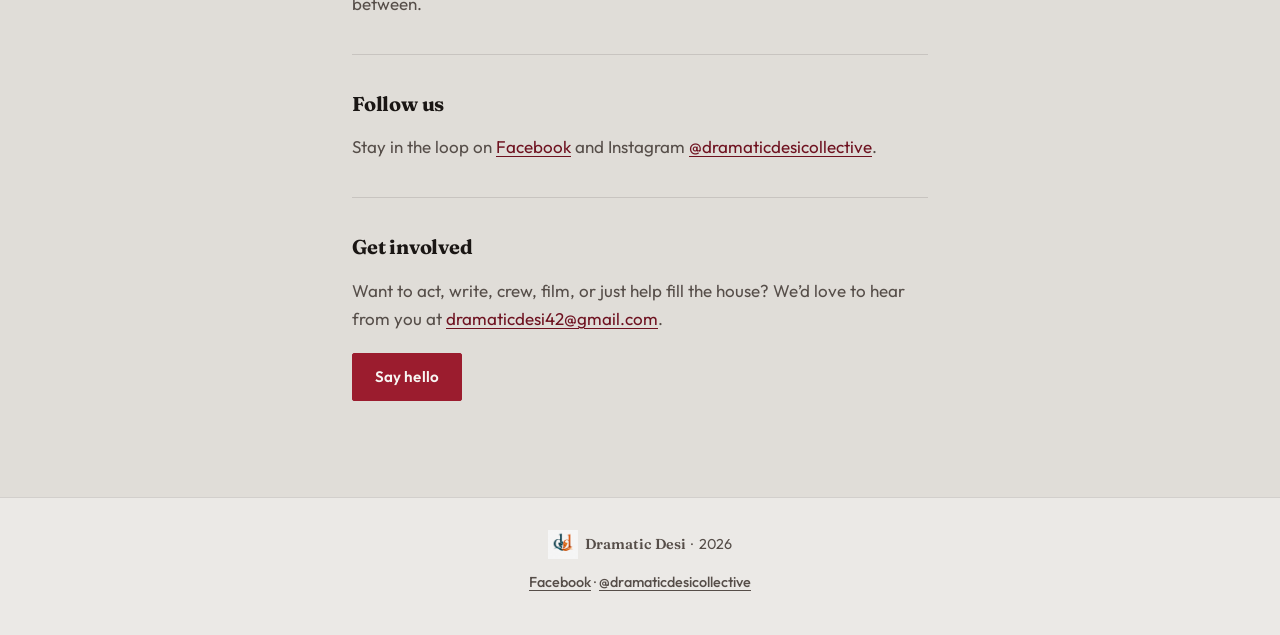
==== commit c50b88ef: "Simplify nav to Show and About with combined about subsections. Fold Follow us and Get involved into" ====
--- a/index.html
+++ b/index.html
@@ -48,7 +48,6 @@
       <nav class="nav" aria-label="Primary">
         <a href="#show">Show</a>
         <a href="#about">About</a>
-        <a href="#involved">Get involved</a>
       </nav>
     </header>
 
@@ -146,47 +145,53 @@
       </section>
 
       <section class="about" id="about" aria-labelledby="about-title">
-        <div class="about__inner" data-reveal>
-          <h2 id="about-title">About the group</h2>
-          <p data-bind="about">
-            The Dramatic Desi is a group that stages periodic theatre plays and
-            short films—stories that speak to, and from, the South Asian Indian
-            subcontinent community.
-          </p>
-        </div>
-      </section>
-
-      <section class="involved" id="involved" aria-labelledby="involved-title">
-        <div class="involved__inner" data-reveal>
-          <h2 id="involved-title">Get involved</h2>
-          <p>
-            Want to act, write, crew, film, or just help fill the house? We’d
-            love to hear from you at
-            <a data-bind-mailto data-bind-email href="mailto:dramaticdesi42@gmail.com"
-              >dramaticdesi42@gmail.com</a
-            >.
-          </p>
-          <a class="btn btn--primary" data-bind-mailto href="mailto:dramaticdesi42@gmail.com"
-            >Say hello</a
-          >
-          <p class="involved__social">
-            Follow us on
-            <a
-              href="https://www.facebook.com/dramaticdesi"
-              data-bind-facebook
-              target="_blank"
-              rel="noopener noreferrer"
-              >Facebook</a
+        <div class="about__inner">
+          <h2 id="about-title" data-reveal>About</h2>
+
+          <div class="about__block" data-reveal>
+            <h3>About the company</h3>
+            <p data-bind="about">
+              The Dramatic Desi is a group that stages periodic theatre plays and
+              short films—stories that speak to, and from, the South Asian Indian
+              subcontinent community.
+            </p>
+          </div>
+
+          <div class="about__block" id="follow" data-reveal>
+            <h3>Follow us</h3>
+            <p>
+              Stay in the loop on
+              <a
+                href="https://www.facebook.com/dramaticdesi"
+                data-bind-facebook
+                target="_blank"
+                rel="noopener noreferrer"
+                >Facebook</a
+              >
+              and Instagram
+              <a
+                href="https://www.instagram.com/dramaticdesicollective/"
+                data-bind-instagram
+                target="_blank"
+                rel="noopener noreferrer"
+                ><span data-bind="instagramHandle">@dramaticdesicollective</span></a
+              >.
+            </p>
+          </div>
+
+          <div class="about__block" id="involved" data-reveal>
+            <h3>Get involved</h3>
+            <p>
+              Want to act, write, crew, film, or just help fill the house? We’d
+              love to hear from you at
+              <a data-bind-mailto data-bind-email href="mailto:dramaticdesi42@gmail.com"
+                >dramaticdesi42@gmail.com</a
+              >.
+            </p>
+            <a class="btn btn--primary" data-bind-mailto href="mailto:dramaticdesi42@gmail.com"
+              >Say hello</a
             >
-            and
-            <a
-              href="https://www.instagram.com/dramaticdesicollective/"
-              data-bind-instagram
-              target="_blank"
-              rel="noopener noreferrer"
-              ><span data-bind="instagramHandle">@dramaticdesicollective</span></a
-            >.
-          </p>
+          </div>
         </div>
       </section>
     </main>
--- a/css/styles.css
+++ b/css/styles.css
@@ -486,8 +486,7 @@
   margin: 0 auto;
 }
 
-.about h2,
-.involved h2 {
+.about h2 {
   margin: 0;
   font-family: var(--font-display);
   font-size: clamp(1.85rem, 4vw, 2.4rem);
@@ -495,29 +494,34 @@
   letter-spacing: -0.02em;
 }
 
-.about p,
-.involved p {
-  margin: 1rem 0 0;
+.about__block {
+  margin-top: 2.25rem;
+  padding-top: 2rem;
+  border-top: 1px solid var(--line);
+}
+
+.about__block:first-of-type {
+  margin-top: 1.75rem;
+  padding-top: 0;
+  border-top: none;
+}
+
+.about h3 {
+  margin: 0;
+  font-family: var(--font-display);
+  font-size: 1.25rem;
+  font-weight: 700;
+  letter-spacing: -0.01em;
+  color: var(--ink);
+}
+
+.about p {
+  margin: 0.85rem 0 0;
   color: var(--ink-muted);
 }
 
-/* —— Involved —— */
-.involved {
-  background: var(--bg);
-  padding: clamp(4rem, 9vw, 6rem) clamp(1.25rem, 5vw, 3.5rem);
-}
-
-.involved__inner {
-  max-width: 36rem;
-  margin: 0 auto;
-}
-
-.involved .btn {
-  margin-top: 1.5rem;
-}
-
-.involved__social {
-  margin-top: 1.25rem !important;
+.about__block .btn {
+  margin-top: 1.25rem;
 }
 
 /* —— Footer —— */
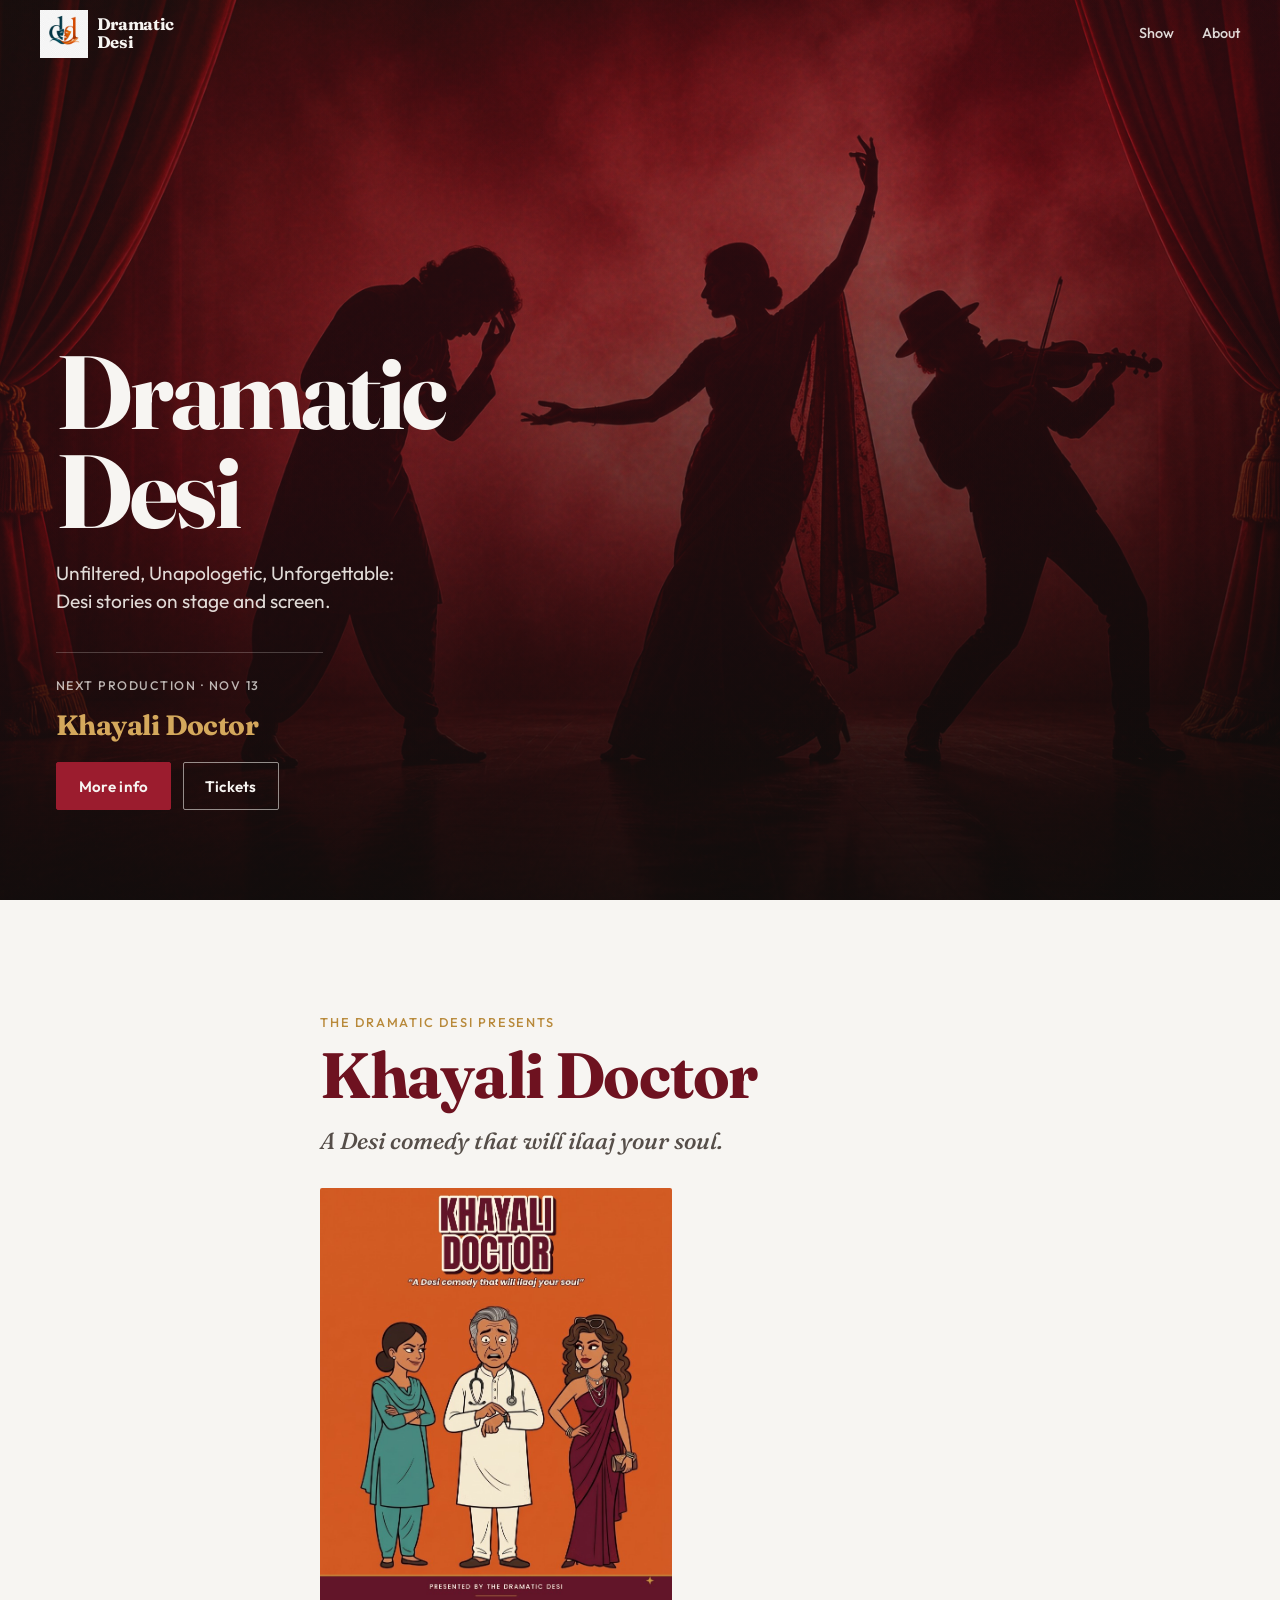
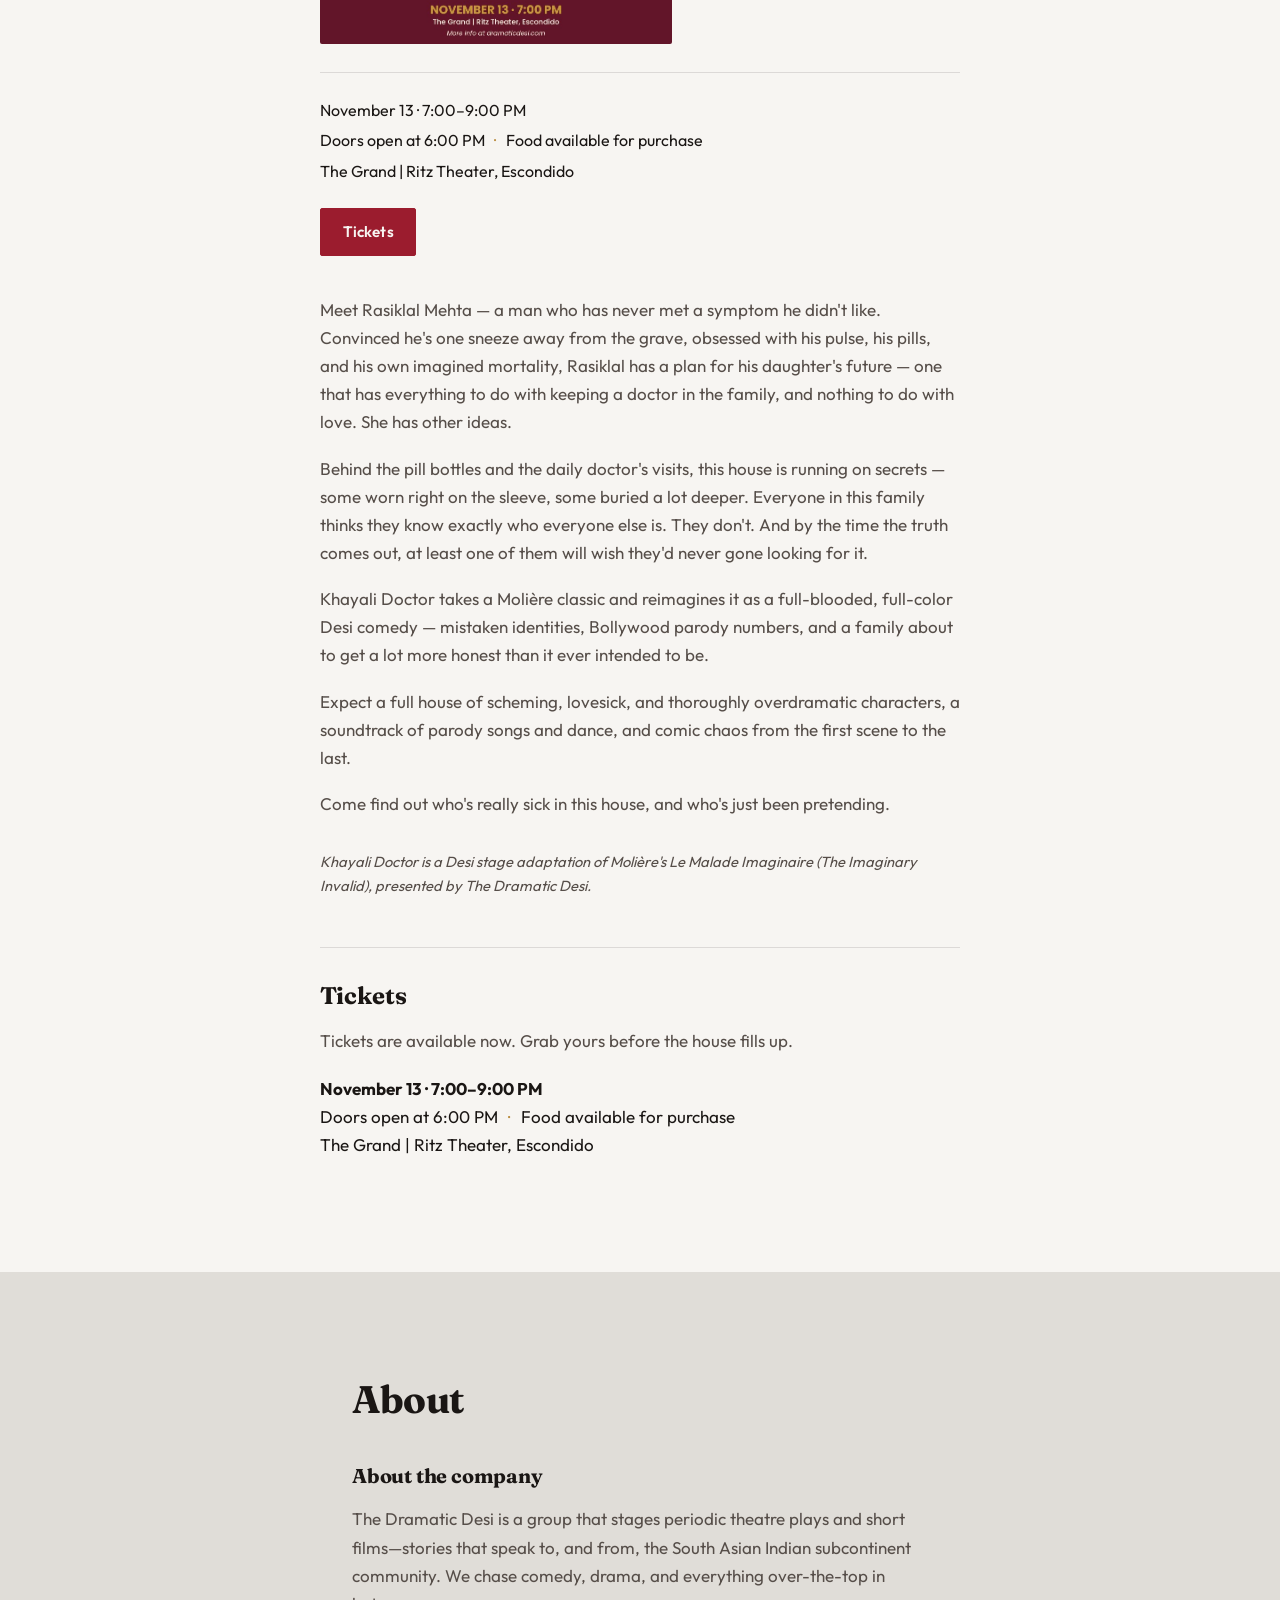
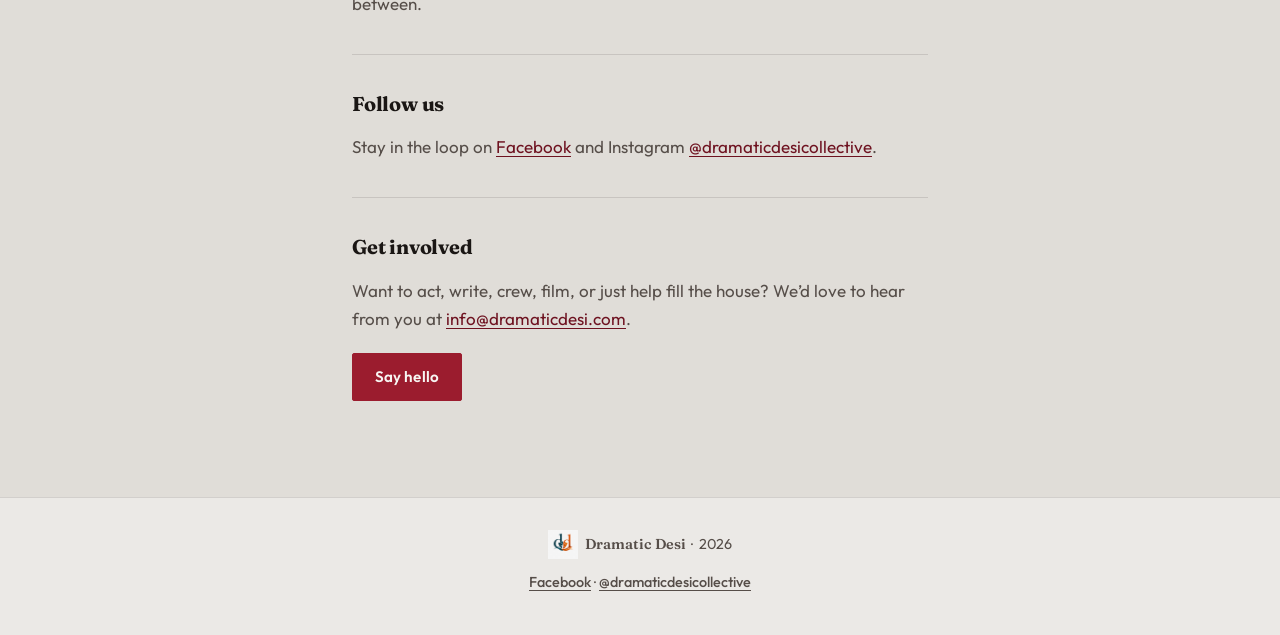
==== commit d8e661e6: "Point contact mailto links to info@dramaticdesi.com. Co-authored-by: Cursor <cursoragent@cursor.com>" ====
--- a/index.html
+++ b/index.html
@@ -184,11 +184,11 @@
             <p>
               Want to act, write, crew, film, or just help fill the house? We’d
               love to hear from you at
-              <a data-bind-mailto data-bind-email href="mailto:dramaticdesi42@gmail.com"
-                >dramaticdesi42@gmail.com</a
+              <a data-bind-mailto data-bind-email href="mailto:info@dramaticdesi.com"
+                >info@dramaticdesi.com</a
               >.
             </p>
-            <a class="btn btn--primary" data-bind-mailto href="mailto:dramaticdesi42@gmail.com"
+            <a class="btn btn--primary" data-bind-mailto href="mailto:info@dramaticdesi.com"
               >Say hello</a
             >
           </div>
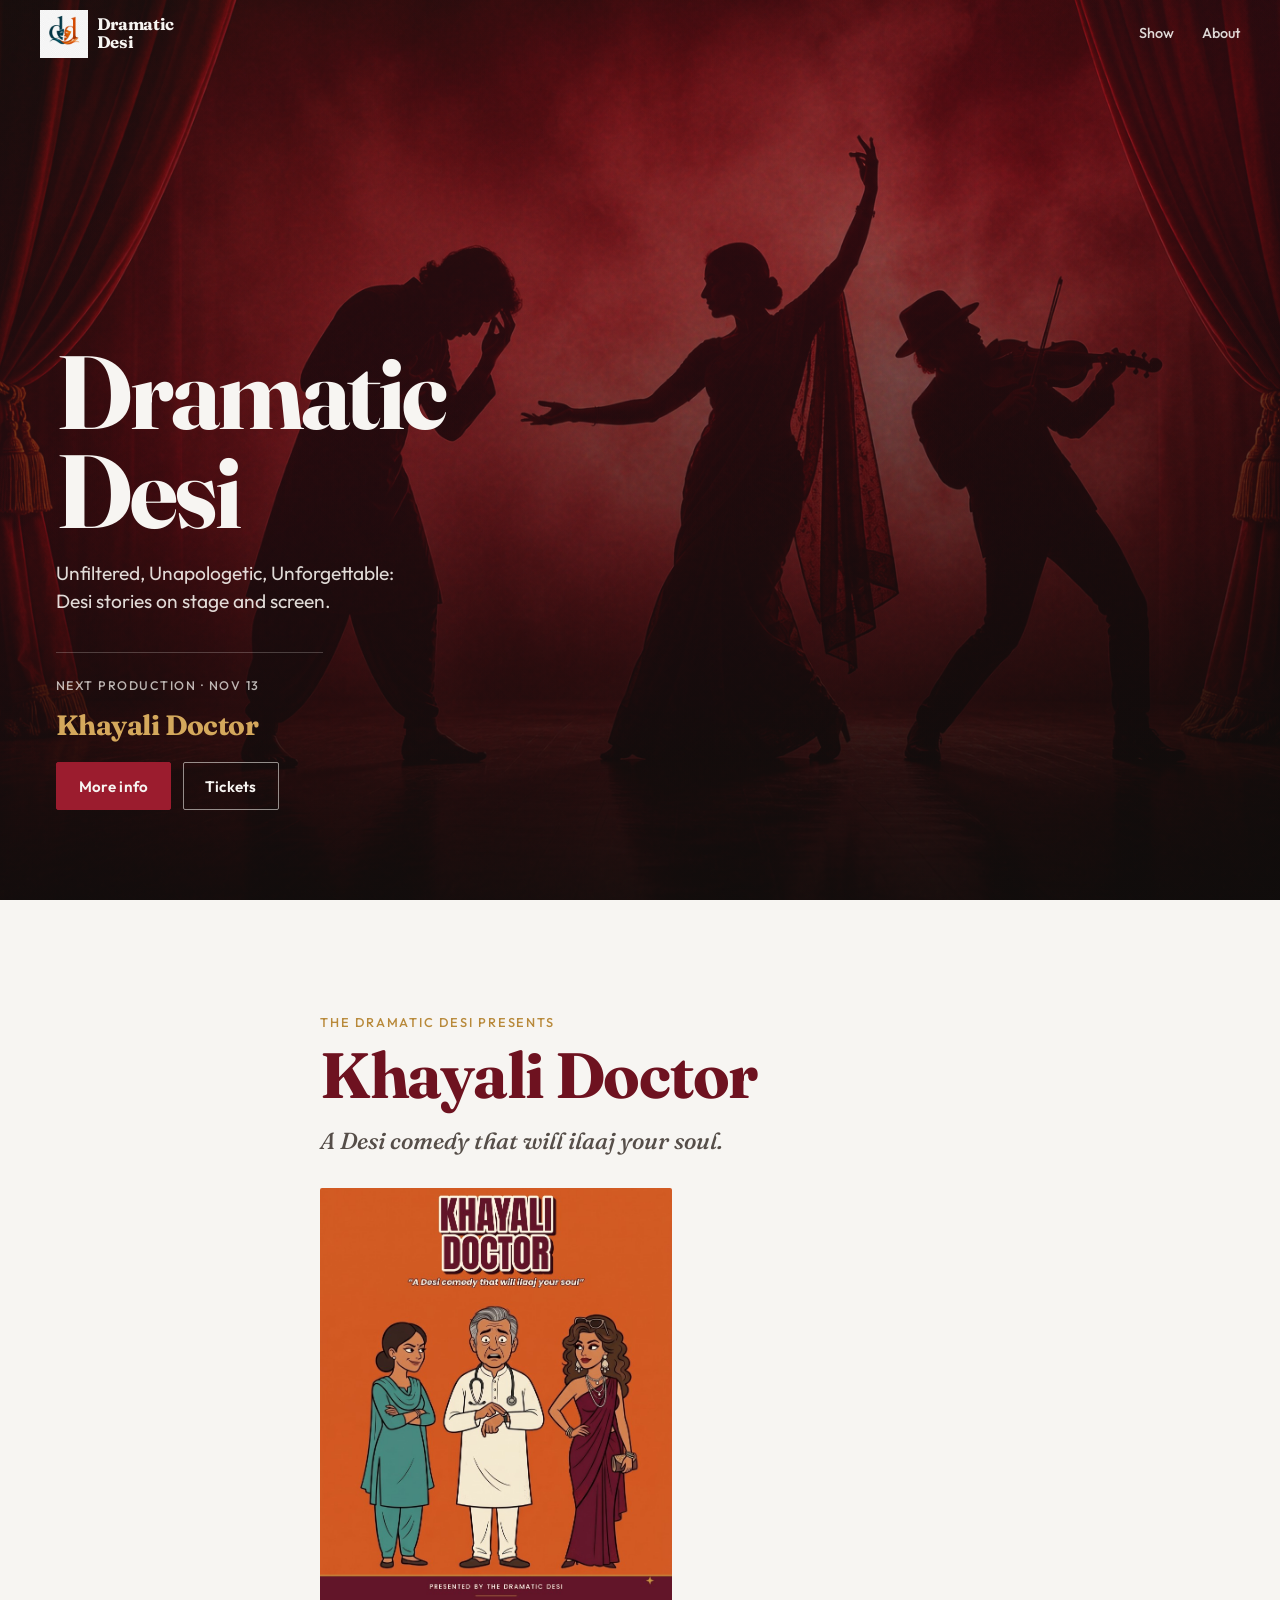
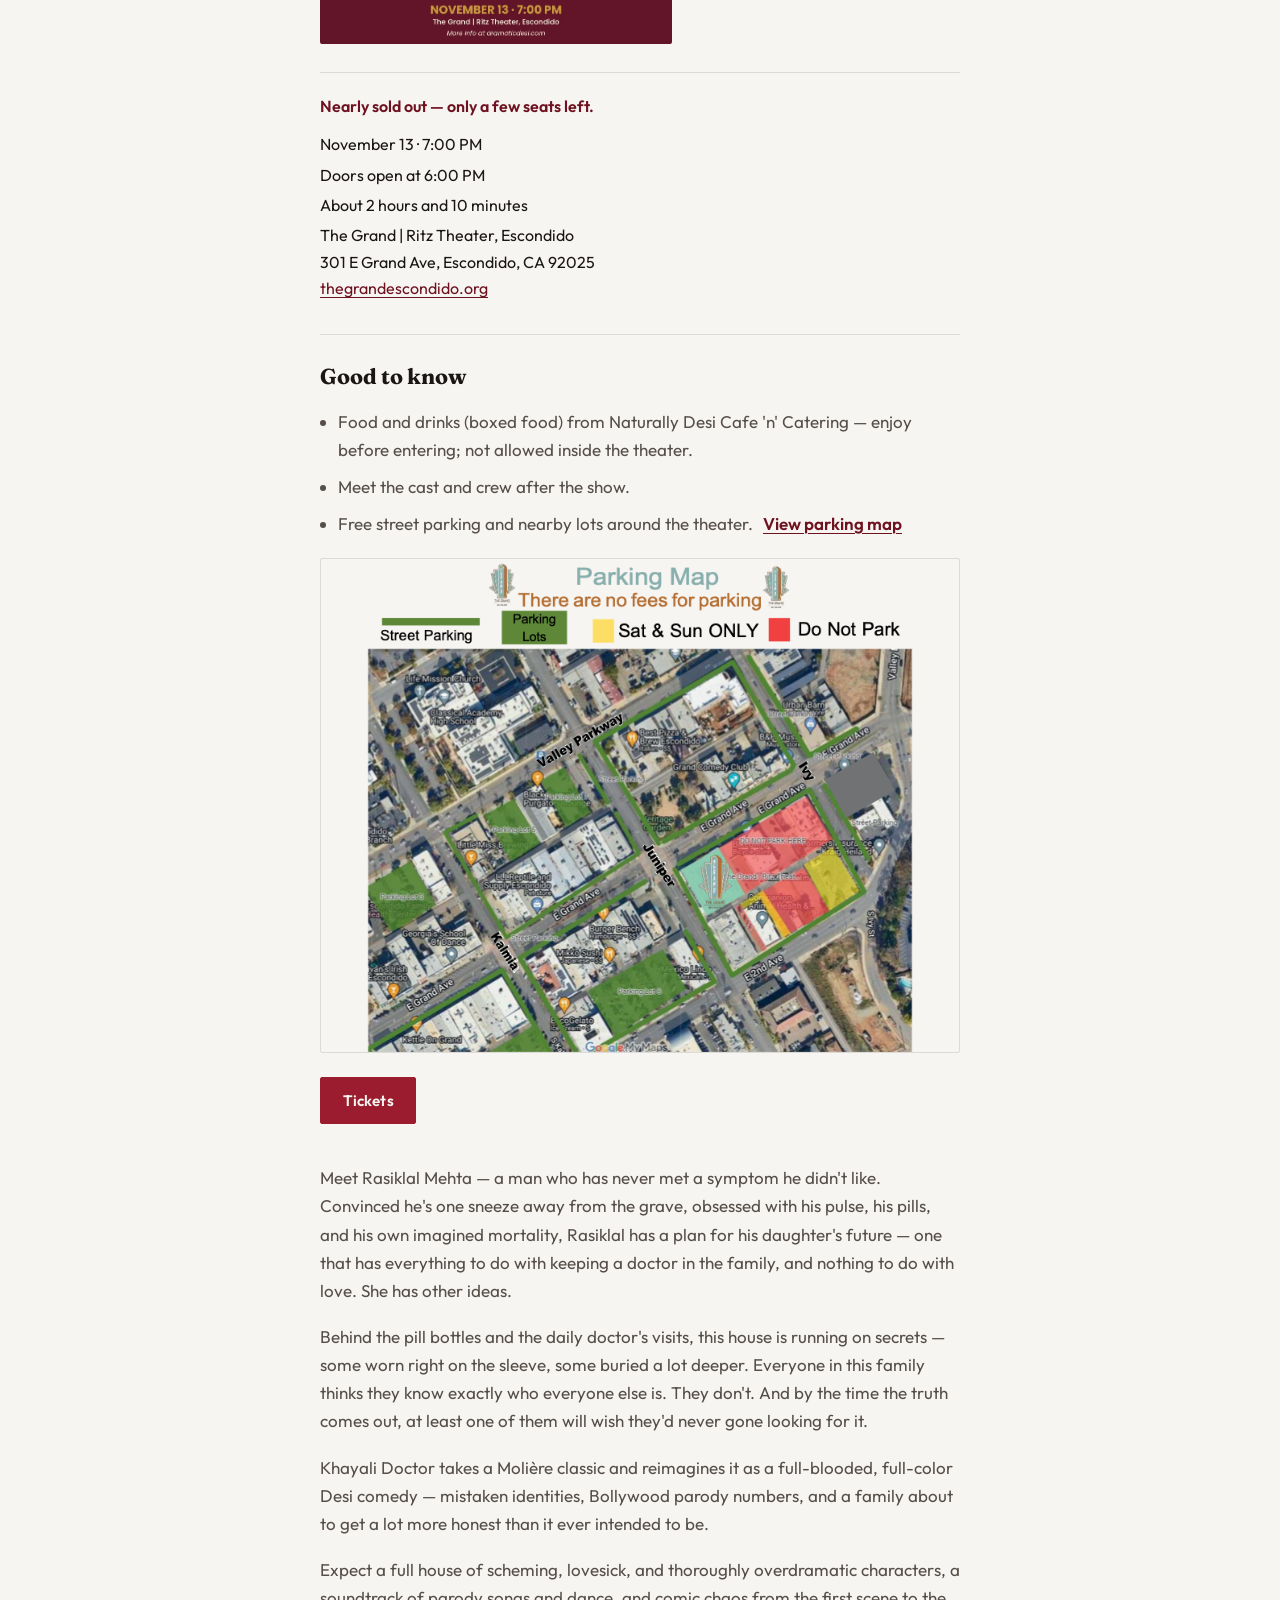
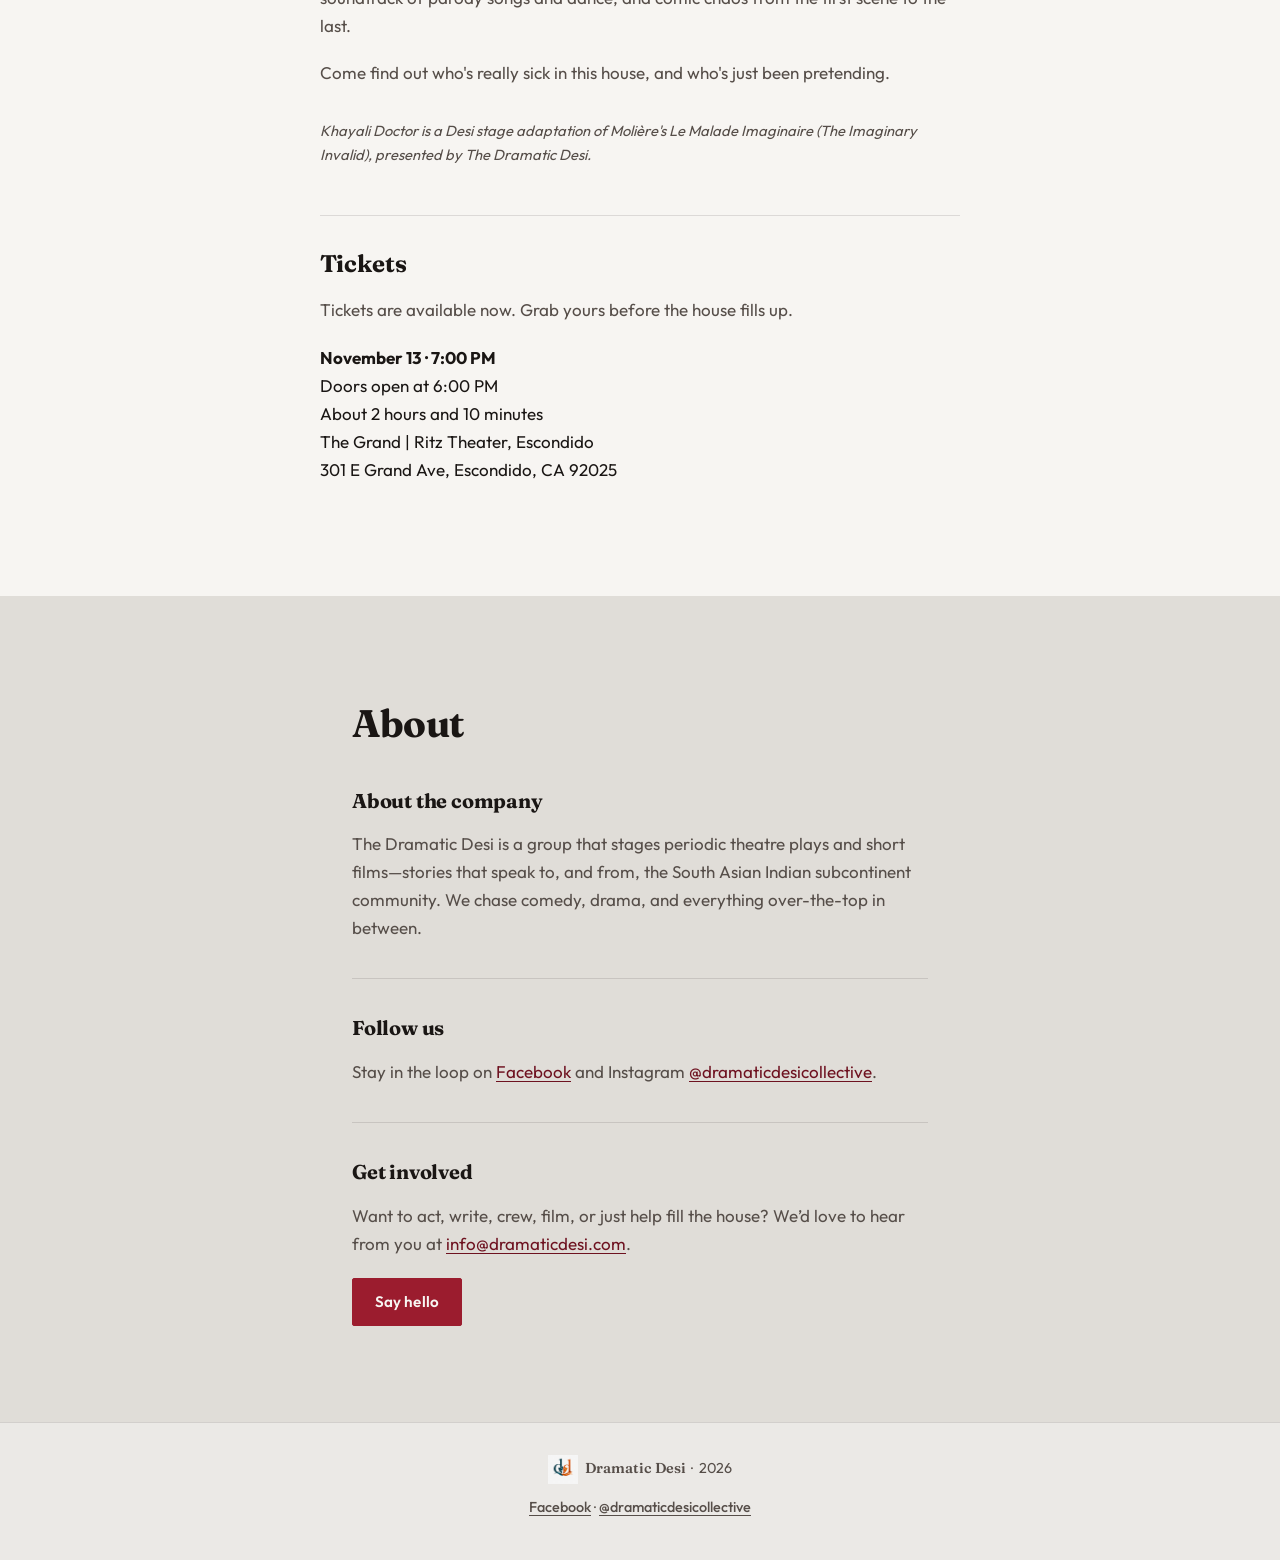
==== commit 9a506611: "Update show logistics for doors, food, parking, and runtime. Surface patron-facing details on the si" ====
--- a/index.html
+++ b/index.html
@@ -105,13 +105,53 @@
           </figure>
 
           <div class="show__meta" data-reveal>
-            <p data-bind="datetime">November 13 · 7:00–9:00 PM</p>
+            <p class="show__seats" data-bind="seatsNote">
+              Nearly sold out — only a few seats left.
+            </p>
+            <p data-bind="datetime">November 13 · 7:00 PM</p>
+            <p data-bind="doors">Doors open at 6:00 PM</p>
+            <p data-bind="runtime">About 2 hours and 10 minutes</p>
             <p>
-              <span data-bind="doors">Doors open at 6:00 PM</span>
-              <span class="show__dot" aria-hidden="true">·</span>
-              <span data-bind="extras">Food available for purchase</span>
-            </p>
-            <p data-bind="venue">The Grand | Ritz Theater, Escondido</p>
+              <span data-bind="venue">The Grand | Ritz Theater, Escondido</span><br />
+              <span data-bind="venueAddress">301 E Grand Ave, Escondido, CA 92025</span><br />
+              <a
+                data-bind-venue-url
+                href="https://www.thegrandescondido.org/"
+                target="_blank"
+                rel="noopener noreferrer"
+                >thegrandescondido.org</a
+              >
+            </p>
+          </div>
+
+          <div class="show__logistics" data-reveal>
+            <h3 class="show__logistics-title">Good to know</h3>
+            <ul class="show__logistics-list">
+              <li data-bind="food">
+                Food and drinks (boxed food) from Naturally Desi Cafe 'n'
+                Catering — enjoy before entering; not allowed inside the theater.
+              </li>
+              <li data-bind="afterShow">Meet the cast and crew after the show.</li>
+              <li>
+                <span data-bind="parking"
+                  >Free street parking and nearby lots around the theater.</span
+                >
+                <a class="show__parking-link" href="assets/grand-parking-map.png"
+                  >View parking map</a
+                >
+              </li>
+            </ul>
+            <figure class="show__parking">
+              <a href="assets/grand-parking-map.png">
+                <img
+                  src="assets/grand-parking-map.png"
+                  alt="Parking map for The Grand | Ritz Theater, Escondido"
+                  width="792"
+                  height="612"
+                  loading="lazy"
+                />
+              </a>
+            </figure>
           </div>
 
           <div class="show__actions" data-reveal>
@@ -134,11 +174,11 @@
               we’ll make sure you’re first to know.
             </p>
             <p class="tickets__when">
-              <strong data-bind="datetime">November 13 · 7:00–9:00 PM</strong><br />
-              <span data-bind="doors">Doors open at 6:00 PM</span>
-              <span class="show__dot" aria-hidden="true">·</span>
-              <span data-bind="extras">Food available for purchase</span><br />
-              <span data-bind="venue">The Grand | Ritz Theater, Escondido</span>
+              <strong data-bind="datetime">November 13 · 7:00 PM</strong><br />
+              <span data-bind="doors">Doors open at 6:00 PM</span><br />
+              <span data-bind="runtime">About 2 hours and 10 minutes</span><br />
+              <span data-bind="venue">The Grand | Ritz Theater, Escondido</span><br />
+              <span data-bind="venueAddress">301 E Grand Ave, Escondido, CA 92025</span>
             </p>
           </aside>
         </div>
--- a/css/styles.css
+++ b/css/styles.css
@@ -420,9 +420,57 @@
   margin: 0.25rem 0;
 }
 
+.show__seats {
+  margin: 0 0 0.75rem !important;
+  font-weight: 600;
+  color: var(--crimson-deep);
+}
+
 .show__dot {
   margin: 0 0.4rem;
   color: var(--brass);
+}
+
+.show__logistics {
+  margin-top: 2rem;
+  padding-top: 1.5rem;
+  border-top: 1px solid var(--line);
+}
+
+.show__logistics-title {
+  margin: 0;
+  font-family: var(--font-display);
+  font-size: 1.35rem;
+  font-weight: 700;
+}
+
+.show__logistics-list {
+  margin: 0.85rem 0 0;
+  padding-left: 1.15rem;
+  color: var(--ink-muted);
+}
+
+.show__logistics-list li {
+  margin: 0.55rem 0;
+}
+
+.show__parking-link {
+  display: inline-block;
+  margin-left: 0.35rem;
+  font-weight: 600;
+}
+
+.show__parking {
+  margin: 1.25rem 0 0;
+  max-width: 100%;
+}
+
+.show__parking img {
+  width: 100%;
+  height: auto;
+  display: block;
+  border: 1px solid var(--line);
+  border-radius: 2px;
 }
 
 .show__actions {
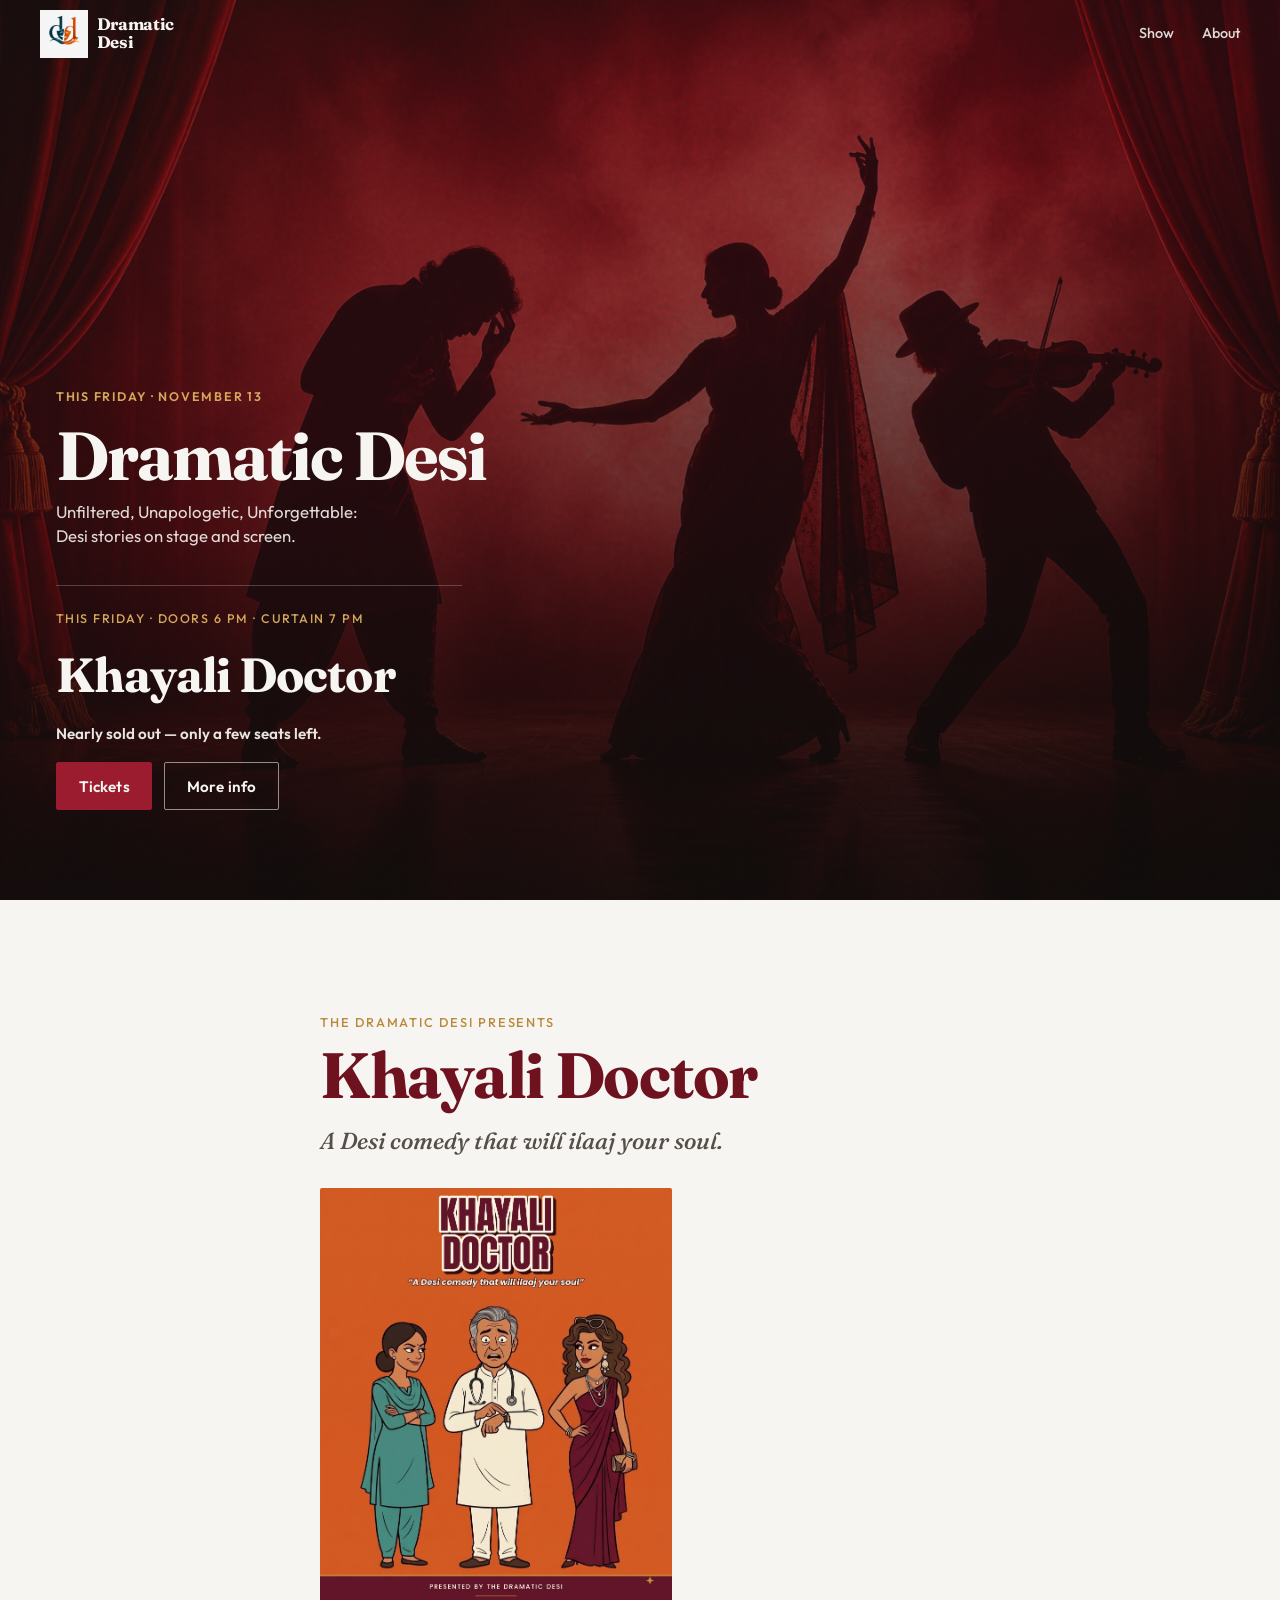
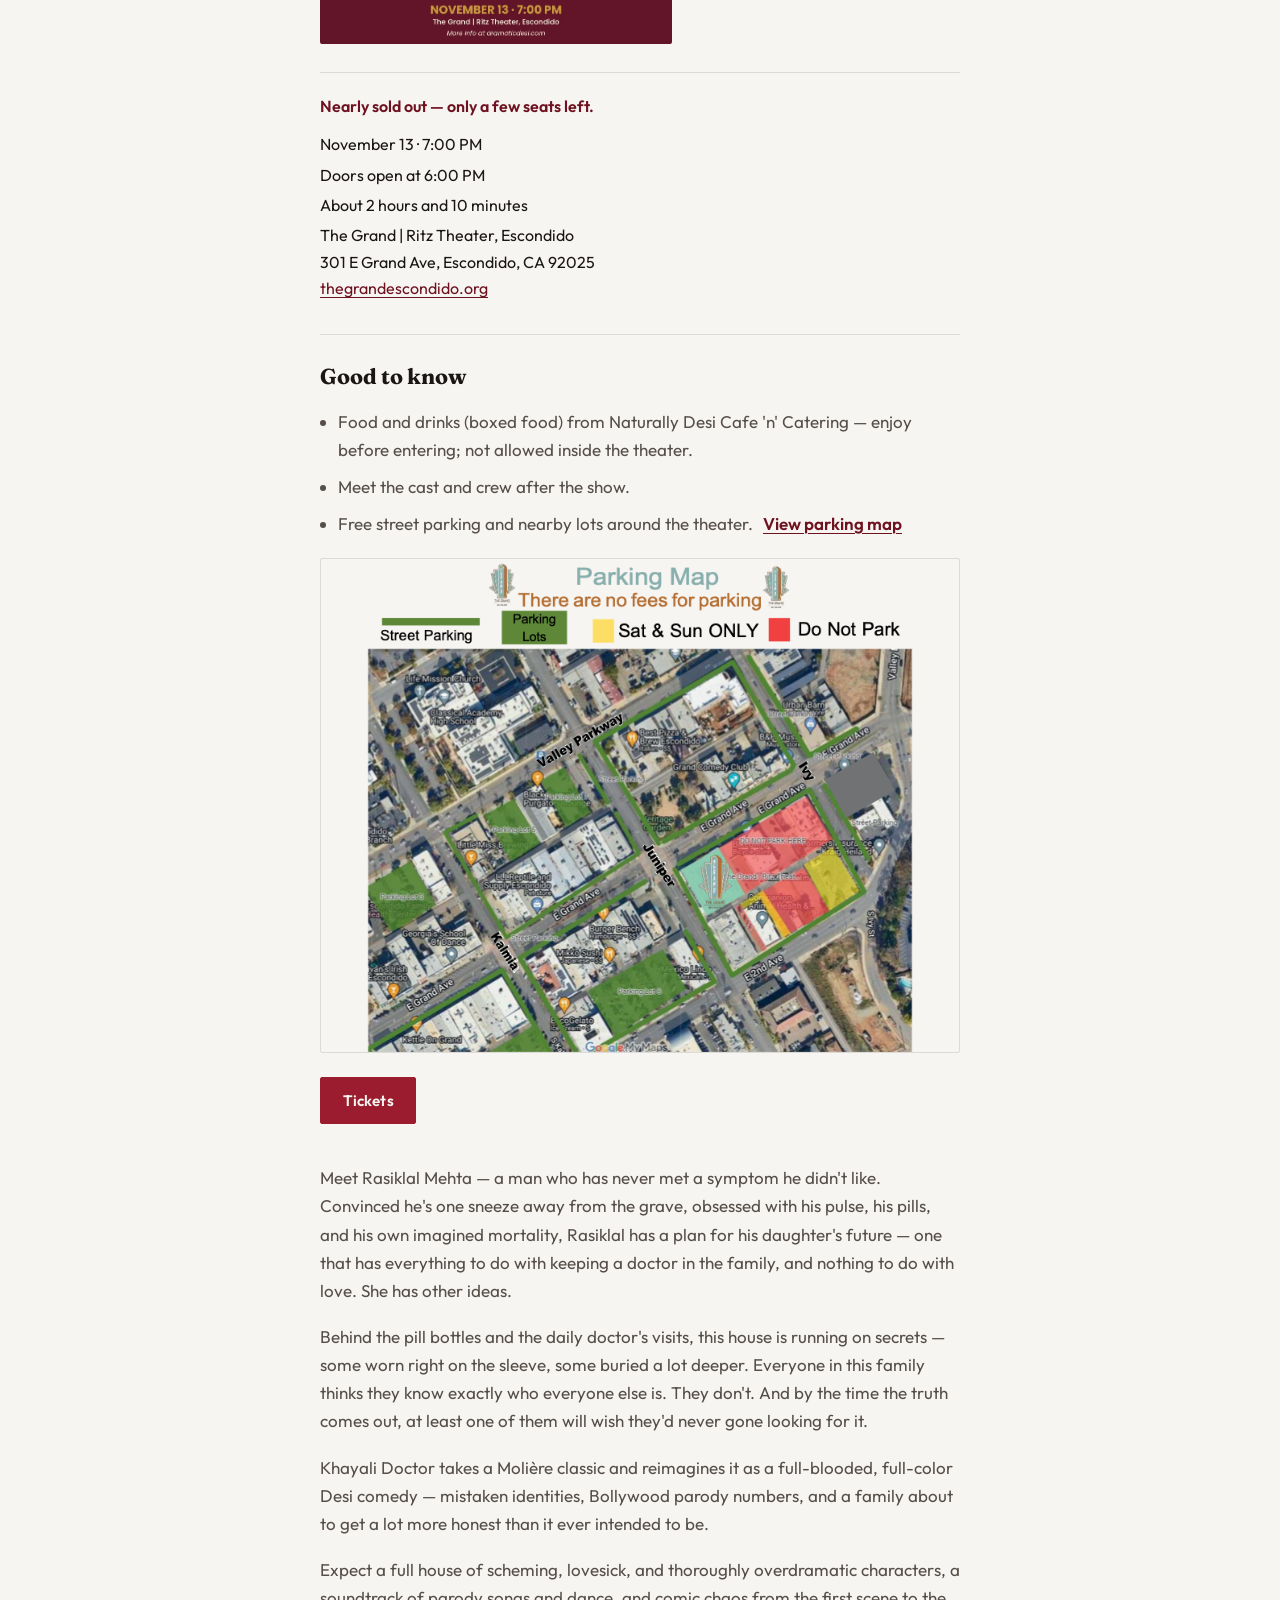
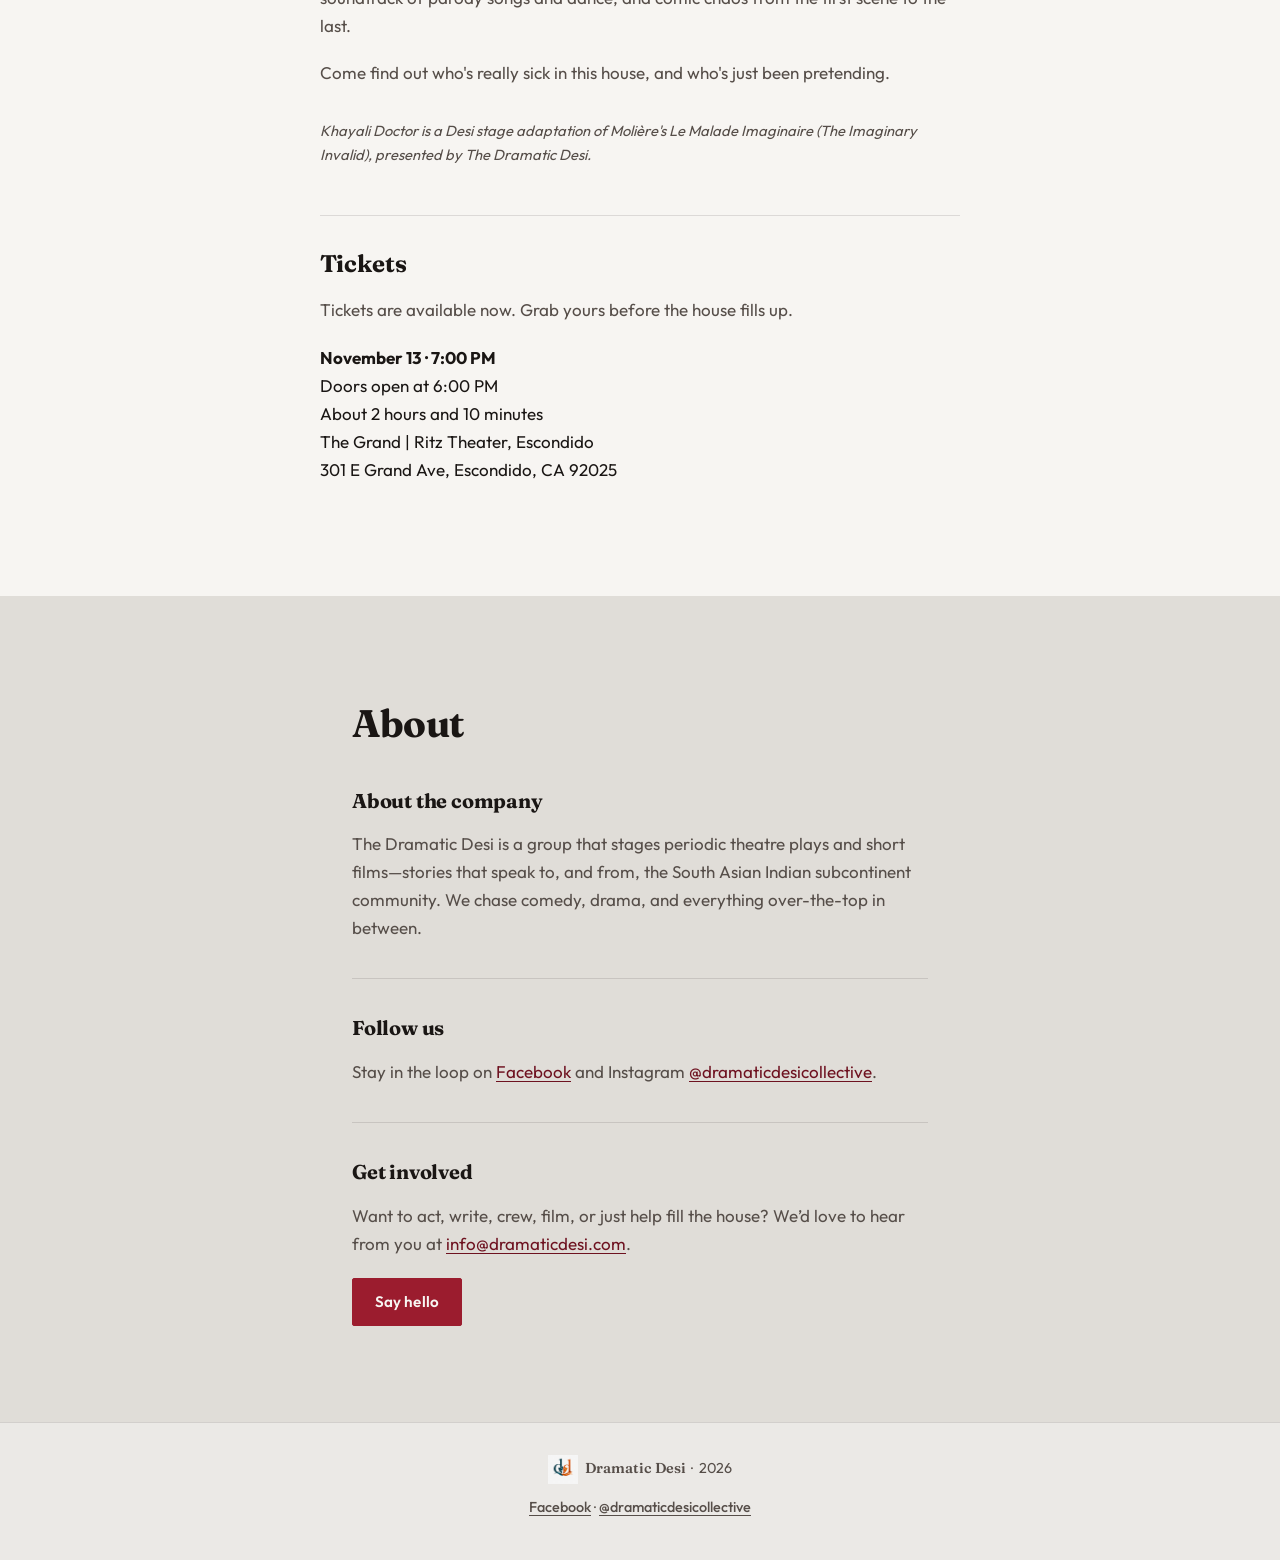
==== commit 24d0c29a: "Make the hero event-forward for opening week. Promote Khayali Doctor, Tickets, and Friday logistics " ====
--- a/index.html
+++ b/index.html
@@ -52,12 +52,18 @@
     </header>
 
     <main id="main">
-      <section class="hero" id="top" aria-label="Dramatic Desi">
+      <!--
+        OPENING-WEEK HERO (event-forward).
+        After Nov 13: restore brand-first hero — see README “Opening-week hero”.
+        Remove class hero--event and revert this block to brand + quieter show CTA.
+      -->
+      <section class="hero hero--event" id="top" aria-label="Dramatic Desi">
         <div class="hero__media" aria-hidden="true">
           <div class="hero__wash"></div>
           <div class="hero__grain"></div>
         </div>
         <div class="hero__content">
+          <p class="hero__banner" data-reveal>This Friday · November 13</p>
           <div class="hero__brand-block">
             <h1 class="hero__brand" data-reveal data-reveal-delay="1">
               Dramatic Desi
@@ -72,11 +78,16 @@
             </p>
           </div>
           <div class="hero__show" data-reveal data-reveal-delay="3">
-            <p class="hero__show-cue" data-bind="heroCue">Next production · Nov 13</p>
+            <p class="hero__show-cue" data-bind="heroCue">
+              This Friday · Doors 6 PM · Curtain 7 PM
+            </p>
             <p class="hero__show-title" data-bind="title">Khayali Doctor</p>
+            <p class="hero__show-seats" data-bind="seatsNote">
+              Nearly sold out — only a few seats left.
+            </p>
             <div class="hero__actions">
-              <a class="btn btn--primary" href="#show">More info</a>
-              <a class="btn btn--ghost" data-ticket-btn href="#tickets">Tickets</a>
+              <a class="btn btn--primary" data-ticket-btn href="#tickets">Tickets</a>
+              <a class="btn btn--ghost" href="#show">More info</a>
             </div>
           </div>
         </div>
--- a/css/styles.css
+++ b/css/styles.css
@@ -302,6 +302,15 @@
   letter-spacing: -0.03em;
 }
 
+.hero__banner {
+  margin: 0 0 1rem;
+  font-size: 0.78rem;
+  font-weight: 600;
+  letter-spacing: 0.14em;
+  text-transform: uppercase;
+  color: var(--brass-soft);
+}
+
 .hero__lede {
   margin: 1.25rem 0 0;
   font-size: clamp(1.05rem, 2.2vw, 1.2rem);
@@ -351,10 +360,38 @@
   color: var(--brass-soft);
 }
 
+.hero__show-seats {
+  margin: 0 0 1rem;
+  font-size: 0.95rem;
+  font-weight: 600;
+  color: rgba(250, 247, 242, 0.92);
+}
+
 .hero__actions {
   display: flex;
   flex-wrap: wrap;
   gap: 0.75rem;
+}
+
+/* Opening-week event-forward hero — remove .hero--event after the show */
+.hero--event .hero__brand {
+  font-size: clamp(2.4rem, 8vw, 4.25rem);
+}
+
+.hero--event .hero__lede {
+  margin-top: 0.75rem;
+  font-size: clamp(0.95rem, 2vw, 1.05rem);
+  max-width: 26rem;
+}
+
+.hero--event .hero__show-title {
+  font-size: clamp(2rem, 6vw, 3rem);
+  color: var(--pearl);
+  margin-bottom: 0.45rem;
+}
+
+.hero--event .hero__show-cue {
+  color: var(--brass-soft);
 }
 
 /* —— Show —— */
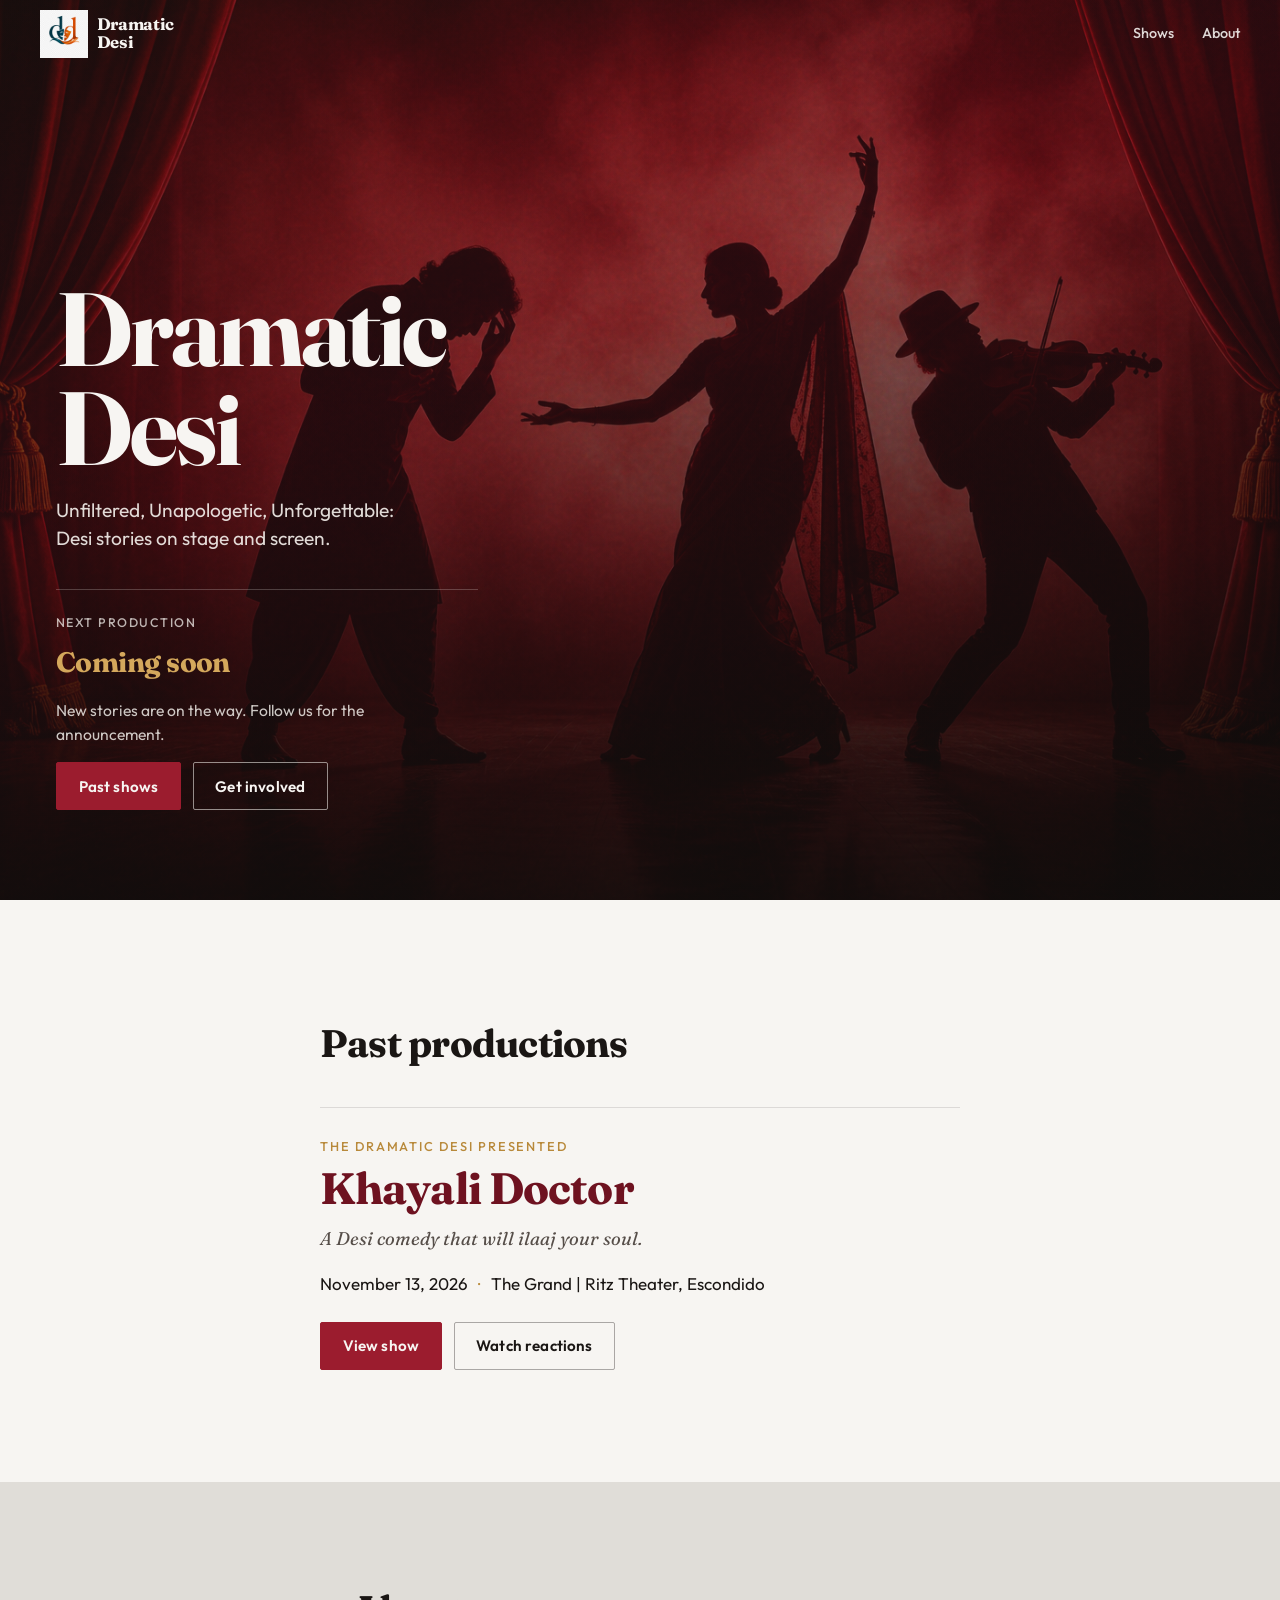
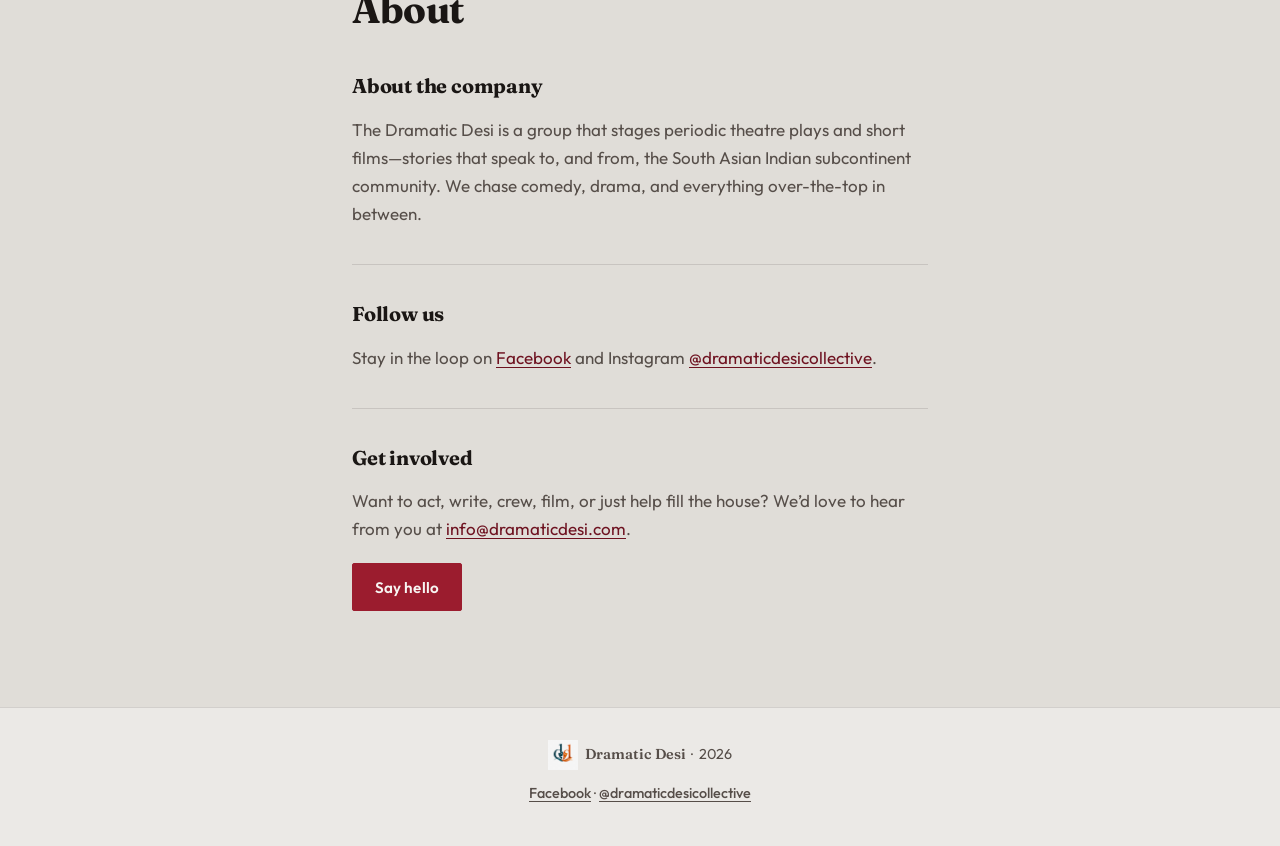
==== commit cd88e5ef: "Shift the site to post-show: brand hero, coming soon, and archive. Restore Dramatic Desi as the home" ====
--- a/index.html
+++ b/index.html
@@ -6,18 +6,18 @@
     <title>Dramatic Desi — Theatre &amp; Short Film</title>
     <meta
       name="description"
-      content="The Dramatic Desi presents Khayali Doctor — a Desi comedy adapted from a Molière classic. November 13 · 7:00–9:00 PM | The Grand | Ritz Theater, Escondido."
+      content="Unfiltered, Unapologetic, Unforgettable: Desi stories on stage and screen."
     />
     <meta property="og:type" content="website" />
-    <meta property="og:title" content="Dramatic Desi presents Khayali Doctor" />
+    <meta property="og:title" content="Dramatic Desi" />
     <meta
       property="og:description"
-      content="A Desi comedy adapted from a Molière classic. A hypochondriac father, a house full of secrets, parody songs, and no shortage of twists. Nov 13 · 7:00–9:00 PM — The Grand | Ritz Theater, Escondido."
+      content="Unfiltered, Unapologetic, Unforgettable: Desi stories on stage and screen."
     />
     <meta name="twitter:card" content="summary_large_image" />
     <meta
       property="og:image"
-      content="https://dramaticdesi.com/assets/khayali-doctor-flyer.png"
+      content="https://dramaticdesi.com/assets/dd-logo.png"
     />
     <link rel="preconnect" href="https://fonts.googleapis.com" />
     <link rel="preconnect" href="https://fonts.gstatic.com" crossorigin />
@@ -46,24 +46,18 @@
         </span>
       </a>
       <nav class="nav" aria-label="Primary">
-        <a href="#show">Show</a>
+        <a href="#shows">Shows</a>
         <a href="#about">About</a>
       </nav>
     </header>
 
     <main id="main">
-      <!--
-        OPENING-WEEK HERO (event-forward).
-        After Nov 13: restore brand-first hero — see README “Opening-week hero”.
-        Remove class hero--event and revert this block to brand + quieter show CTA.
-      -->
-      <section class="hero hero--event" id="top" aria-label="Dramatic Desi">
+      <section class="hero" id="top" aria-label="Dramatic Desi">
         <div class="hero__media" aria-hidden="true">
           <div class="hero__wash"></div>
           <div class="hero__grain"></div>
         </div>
         <div class="hero__content">
-          <p class="hero__banner" data-reveal>This Friday · November 13</p>
           <div class="hero__brand-block">
             <h1 class="hero__brand" data-reveal data-reveal-delay="1">
               Dramatic Desi
@@ -78,120 +72,54 @@
             </p>
           </div>
           <div class="hero__show" data-reveal data-reveal-delay="3">
-            <p class="hero__show-cue" data-bind="heroCue">
-              This Friday · Doors 6 PM · Curtain 7 PM
-            </p>
-            <p class="hero__show-title" data-bind="title">Khayali Doctor</p>
-            <p class="hero__show-seats" data-bind="seatsNote">
-              Nearly sold out — only a few seats left.
+            <p class="hero__show-cue" data-bind="nextCue">Next production</p>
+            <p class="hero__show-title" data-bind="nextTitle">Coming soon</p>
+            <p class="hero__show-blurb" data-bind="nextBlurb">
+              New stories are on the way. Follow us for the announcement.
             </p>
             <div class="hero__actions">
-              <a class="btn btn--primary" data-ticket-btn href="#tickets">Tickets</a>
-              <a class="btn btn--ghost" href="#show">More info</a>
+              <a class="btn btn--primary" href="#shows">Past shows</a>
+              <a class="btn btn--ghost" href="#about">Get involved</a>
             </div>
           </div>
         </div>
       </section>
 
-      <section class="show" id="show" aria-labelledby="show-title">
-        <div class="show__inner">
-          <p class="show__presenter" data-bind="presenter" data-reveal>
-            The Dramatic Desi Presents
-          </p>
-          <h2 class="show__title" id="show-title" data-bind="title" data-reveal>
-            Khayali Doctor
-          </h2>
-          <p class="show__tagline" data-bind="tagline" data-reveal>
-            A Desi comedy that will ilaaj your soul.
-          </p>
-
-          <figure class="show__poster" data-reveal>
-            <img
-              src="assets/khayali-doctor-flyer.png"
-              alt="Khayali Doctor poster — The Dramatic Desi, November 13 at The Grand | Ritz Theater, Escondido"
-              width="793"
-              height="1032"
-              loading="lazy"
-            />
-          </figure>
-
-          <div class="show__meta" data-reveal>
-            <p class="show__seats" data-bind="seatsNote">
-              Nearly sold out — only a few seats left.
-            </p>
-            <p data-bind="datetime">November 13 · 7:00 PM</p>
-            <p data-bind="doors">Doors open at 6:00 PM</p>
-            <p data-bind="runtime">About 2 hours and 10 minutes</p>
-            <p>
-              <span data-bind="venue">The Grand | Ritz Theater, Escondido</span><br />
-              <span data-bind="venueAddress">301 E Grand Ave, Escondido, CA 92025</span><br />
-              <a
-                data-bind-venue-url
-                href="https://www.thegrandescondido.org/"
+      <section class="shows" id="shows" aria-labelledby="shows-title">
+        <div class="shows__inner">
+          <h2 id="shows-title" data-reveal>Past productions</h2>
+          <article class="shows__card" data-reveal>
+            <p class="shows__eyebrow" data-bind="pastPresenter">
+              The Dramatic Desi Presented
+            </p>
+            <h3 class="shows__name" data-bind="pastTitle">Khayali Doctor</h3>
+            <p class="shows__tagline" data-bind="pastTagline">
+              A Desi comedy that will ilaaj your soul.
+            </p>
+            <p class="shows__meta">
+              <span data-bind="pastDate">November 13, 2026</span>
+              <span class="show__dot" aria-hidden="true">·</span>
+              <span data-bind="pastVenue"
+                >The Grand | Ritz Theater, Escondido</span
+              >
+            </p>
+            <div class="shows__actions">
+              <a
+                class="btn btn--primary"
+                data-bind-archive
+                href="shows/khayali-doctor.html"
+                >View show</a
+              >
+              <a
+                class="btn btn--ghost-ink"
+                data-bind-video
+                href="https://youtu.be/Oib6QIX5sQo"
                 target="_blank"
                 rel="noopener noreferrer"
-                >thegrandescondido.org</a
-              >
-            </p>
-          </div>
-
-          <div class="show__logistics" data-reveal>
-            <h3 class="show__logistics-title">Good to know</h3>
-            <ul class="show__logistics-list">
-              <li data-bind="food">
-                Food and drinks (boxed food) from Naturally Desi Cafe 'n'
-                Catering — enjoy before entering; not allowed inside the theater.
-              </li>
-              <li data-bind="afterShow">Meet the cast and crew after the show.</li>
-              <li>
-                <span data-bind="parking"
-                  >Free street parking and nearby lots around the theater.</span
-                >
-                <a class="show__parking-link" href="assets/grand-parking-map.png"
-                  >View parking map</a
-                >
-              </li>
-            </ul>
-            <figure class="show__parking">
-              <a href="assets/grand-parking-map.png">
-                <img
-                  src="assets/grand-parking-map.png"
-                  alt="Parking map for The Grand | Ritz Theater, Escondido"
-                  width="792"
-                  height="612"
-                  loading="lazy"
-                />
-              </a>
-            </figure>
-          </div>
-
-          <div class="show__actions" data-reveal>
-            <a
-              class="btn btn--primary"
-              data-ticket-btn
-              href="#tickets"
-              >Tickets</a
-            >
-          </div>
-
-          <div class="show__body" data-bind-html="synopsis" data-reveal></div>
-
-          <p class="show__credit" data-bind="credit" data-reveal></p>
-
-          <aside class="tickets" id="tickets" data-reveal>
-            <h3 class="tickets__title">Tickets</h3>
-            <p class="tickets__note" data-ticket-note>
-              Tickets will be announced soon. Check back here, or reach out and
-              we’ll make sure you’re first to know.
-            </p>
-            <p class="tickets__when">
-              <strong data-bind="datetime">November 13 · 7:00 PM</strong><br />
-              <span data-bind="doors">Doors open at 6:00 PM</span><br />
-              <span data-bind="runtime">About 2 hours and 10 minutes</span><br />
-              <span data-bind="venue">The Grand | Ritz Theater, Escondido</span><br />
-              <span data-bind="venueAddress">301 E Grand Ave, Escondido, CA 92025</span>
-            </p>
-          </aside>
+                >Watch reactions</a
+              >
+            </div>
+          </article>
         </div>
       </section>
 
--- a/css/styles.css
+++ b/css/styles.css
@@ -212,6 +212,24 @@
   border-color: var(--pearl);
 }
 
+.btn--ghost-ink {
+  background: transparent;
+  color: var(--ink);
+  border-color: rgba(26, 22, 20, 0.35);
+}
+
+.btn--ghost-ink:hover {
+  background: rgba(26, 22, 20, 0.06);
+  color: var(--ink);
+  border-color: var(--ink);
+}
+
+.site-header--solid {
+  background: rgba(235, 233, 230, 0.94);
+  color: var(--ink);
+  box-shadow: 0 1px 0 var(--line);
+}
+
 /* —— Hero —— */
 .hero {
   position: relative;
@@ -360,11 +378,12 @@
   color: var(--brass-soft);
 }
 
-.hero__show-seats {
+.hero__show-blurb {
   margin: 0 0 1rem;
-  font-size: 0.95rem;
-  font-weight: 600;
-  color: rgba(250, 247, 242, 0.92);
+  max-width: 22rem;
+  font-size: 0.98rem;
+  line-height: 1.5;
+  color: rgba(250, 247, 242, 0.8);
 }
 
 .hero__actions {
@@ -373,39 +392,37 @@
   gap: 0.75rem;
 }
 
-/* Opening-week event-forward hero — remove .hero--event after the show */
-.hero--event .hero__brand {
-  font-size: clamp(2.4rem, 8vw, 4.25rem);
-}
-
-.hero--event .hero__lede {
-  margin-top: 0.75rem;
-  font-size: clamp(0.95rem, 2vw, 1.05rem);
-  max-width: 26rem;
-}
-
-.hero--event .hero__show-title {
-  font-size: clamp(2rem, 6vw, 3rem);
-  color: var(--pearl);
-  margin-bottom: 0.45rem;
-}
-
-.hero--event .hero__show-cue {
-  color: var(--brass-soft);
-}
-
-/* —— Show —— */
-.show {
+.show__dot {
+  margin: 0 0.4rem;
+  color: var(--brass);
+}
+
+/* —— Past shows —— */
+.shows {
   background: var(--pearl);
   padding: clamp(4rem, 10vw, 7rem) clamp(1.25rem, 5vw, 3.5rem);
 }
 
-.show__inner {
+.shows__inner {
   max-width: 40rem;
   margin: 0 auto;
 }
 
-.show__presenter {
+.shows h2 {
+  margin: 0;
+  font-family: var(--font-display);
+  font-size: clamp(1.85rem, 4vw, 2.4rem);
+  font-weight: 700;
+  letter-spacing: -0.02em;
+}
+
+.shows__card {
+  margin-top: 2rem;
+  padding-top: 1.75rem;
+  border-top: 1px solid var(--line);
+}
+
+.shows__eyebrow {
   margin: 0;
   font-size: 0.8rem;
   font-weight: 500;
@@ -414,150 +431,142 @@
   color: var(--brass);
 }
 
-.show__title {
+.shows__name {
   margin: 0.5rem 0 0;
   font-family: var(--font-display);
-  font-size: clamp(2.5rem, 7vw, 4rem);
+  font-size: clamp(2rem, 5vw, 2.75rem);
   font-weight: 700;
   line-height: 1.05;
   letter-spacing: -0.02em;
   color: var(--crimson-deep);
 }
 
-.show__tagline {
-  margin: 0.85rem 0 0;
-  font-family: var(--font-display);
-  font-size: clamp(1.2rem, 2.5vw, 1.45rem);
-  font-weight: 500;
+.shows__tagline {
+  margin: 0.75rem 0 0;
+  font-family: var(--font-display);
+  font-size: 1.15rem;
   font-style: italic;
   color: var(--ink-muted);
 }
 
-.show__poster {
-  margin: 1.75rem 0 0;
+.shows__meta {
+  margin: 1rem 0 0;
+  color: var(--ink);
+}
+
+.shows__actions {
+  display: flex;
+  flex-wrap: wrap;
+  gap: 0.75rem;
+  margin-top: 1.5rem;
+}
+
+/* —— Archive page —— */
+.archive {
+  background: var(--pearl);
+  padding: calc(var(--header-h) + 2.5rem) clamp(1.25rem, 5vw, 3.5rem)
+    clamp(4rem, 9vw, 6rem);
+}
+
+.archive__inner {
+  max-width: 40rem;
+  margin: 0 auto;
+}
+
+.archive__eyebrow {
+  margin: 0;
+  font-size: 0.8rem;
+  font-weight: 500;
+  letter-spacing: 0.14em;
+  text-transform: uppercase;
+  color: var(--brass);
+}
+
+.archive__title {
+  margin: 0.5rem 0 0;
+  font-family: var(--font-display);
+  font-size: clamp(2.5rem, 7vw, 4rem);
+  font-weight: 700;
+  line-height: 1.05;
+  letter-spacing: -0.02em;
+  color: var(--crimson-deep);
+}
+
+.archive__tagline {
+  margin: 0.85rem 0 0;
+  font-family: var(--font-display);
+  font-size: clamp(1.2rem, 2.5vw, 1.45rem);
+  font-style: italic;
+  color: var(--ink-muted);
+}
+
+.archive__meta {
+  margin: 1.25rem 0 0;
+  color: var(--ink);
+}
+
+.archive__poster {
+  margin: 2rem 0 0;
   max-width: 22rem;
 }
 
-.show__poster img {
+.archive__poster img {
   width: 100%;
   height: auto;
   display: block;
   border-radius: 2px;
 }
 
-.show__meta {
-  margin-top: 1.75rem;
-  padding-top: 1.25rem;
-  border-top: 1px solid var(--line);
-  font-size: 1rem;
-  color: var(--ink);
-}
-
-.show__meta p {
-  margin: 0.25rem 0;
-}
-
-.show__seats {
-  margin: 0 0 0.75rem !important;
-  font-weight: 600;
-  color: var(--crimson-deep);
-}
-
-.show__dot {
-  margin: 0 0.4rem;
-  color: var(--brass);
-}
-
-.show__logistics {
-  margin-top: 2rem;
-  padding-top: 1.5rem;
-  border-top: 1px solid var(--line);
-}
-
-.show__logistics-title {
-  margin: 0;
-  font-family: var(--font-display);
-  font-size: 1.35rem;
-  font-weight: 700;
-}
-
-.show__logistics-list {
+.archive__video {
+  margin-top: 2.5rem;
+}
+
+.archive__video h2 {
+  margin: 0 0 1rem;
+  font-family: var(--font-display);
+  font-size: 1.5rem;
+  font-weight: 700;
+}
+
+.archive__video-frame {
+  position: relative;
+  width: 100%;
+  padding-bottom: 56.25%;
+  background: #1a1614;
+  border-radius: 2px;
+  overflow: hidden;
+}
+
+.archive__video-frame iframe {
+  position: absolute;
+  inset: 0;
+  width: 100%;
+  height: 100%;
+  border: 0;
+}
+
+.archive__video p {
   margin: 0.85rem 0 0;
-  padding-left: 1.15rem;
-  color: var(--ink-muted);
-}
-
-.show__logistics-list li {
-  margin: 0.55rem 0;
-}
-
-.show__parking-link {
-  display: inline-block;
-  margin-left: 0.35rem;
-  font-weight: 600;
-}
-
-.show__parking {
-  margin: 1.25rem 0 0;
-  max-width: 100%;
-}
-
-.show__parking img {
-  width: 100%;
-  height: auto;
-  display: block;
-  border: 1px solid var(--line);
-  border-radius: 2px;
-}
-
-.show__actions {
-  display: flex;
-  flex-wrap: wrap;
-  gap: 0.75rem;
-  margin-top: 1.5rem;
-}
-
-.show__body {
+}
+
+.archive__body {
   margin-top: 2.5rem;
 }
 
-.show__body p {
+.archive__body p {
   margin: 0 0 1.15rem;
   color: var(--ink-muted);
 }
 
-.show__body p:last-child {
-  margin-bottom: 0;
-}
-
-.show__credit {
+.archive__credit {
   margin: 2rem 0 0;
   font-size: 0.92rem;
   color: var(--ink-muted);
   font-style: italic;
 }
 
-.tickets {
-  margin-top: 3rem;
-  padding: 1.75rem 0 0;
-  border-top: 1px solid var(--line);
-}
-
-.tickets__title {
-  margin: 0;
-  font-family: var(--font-display);
-  font-size: 1.5rem;
-  font-weight: 700;
-}
-
-.tickets__note {
-  margin: 0.75rem 0 0;
-  color: var(--ink-muted);
-}
-
-.tickets__when {
-  margin: 1.25rem 0 0;
-  color: var(--ink);
+.archive__back {
+  margin: 2.5rem 0 0;
 }
 
 /* —— About —— */
